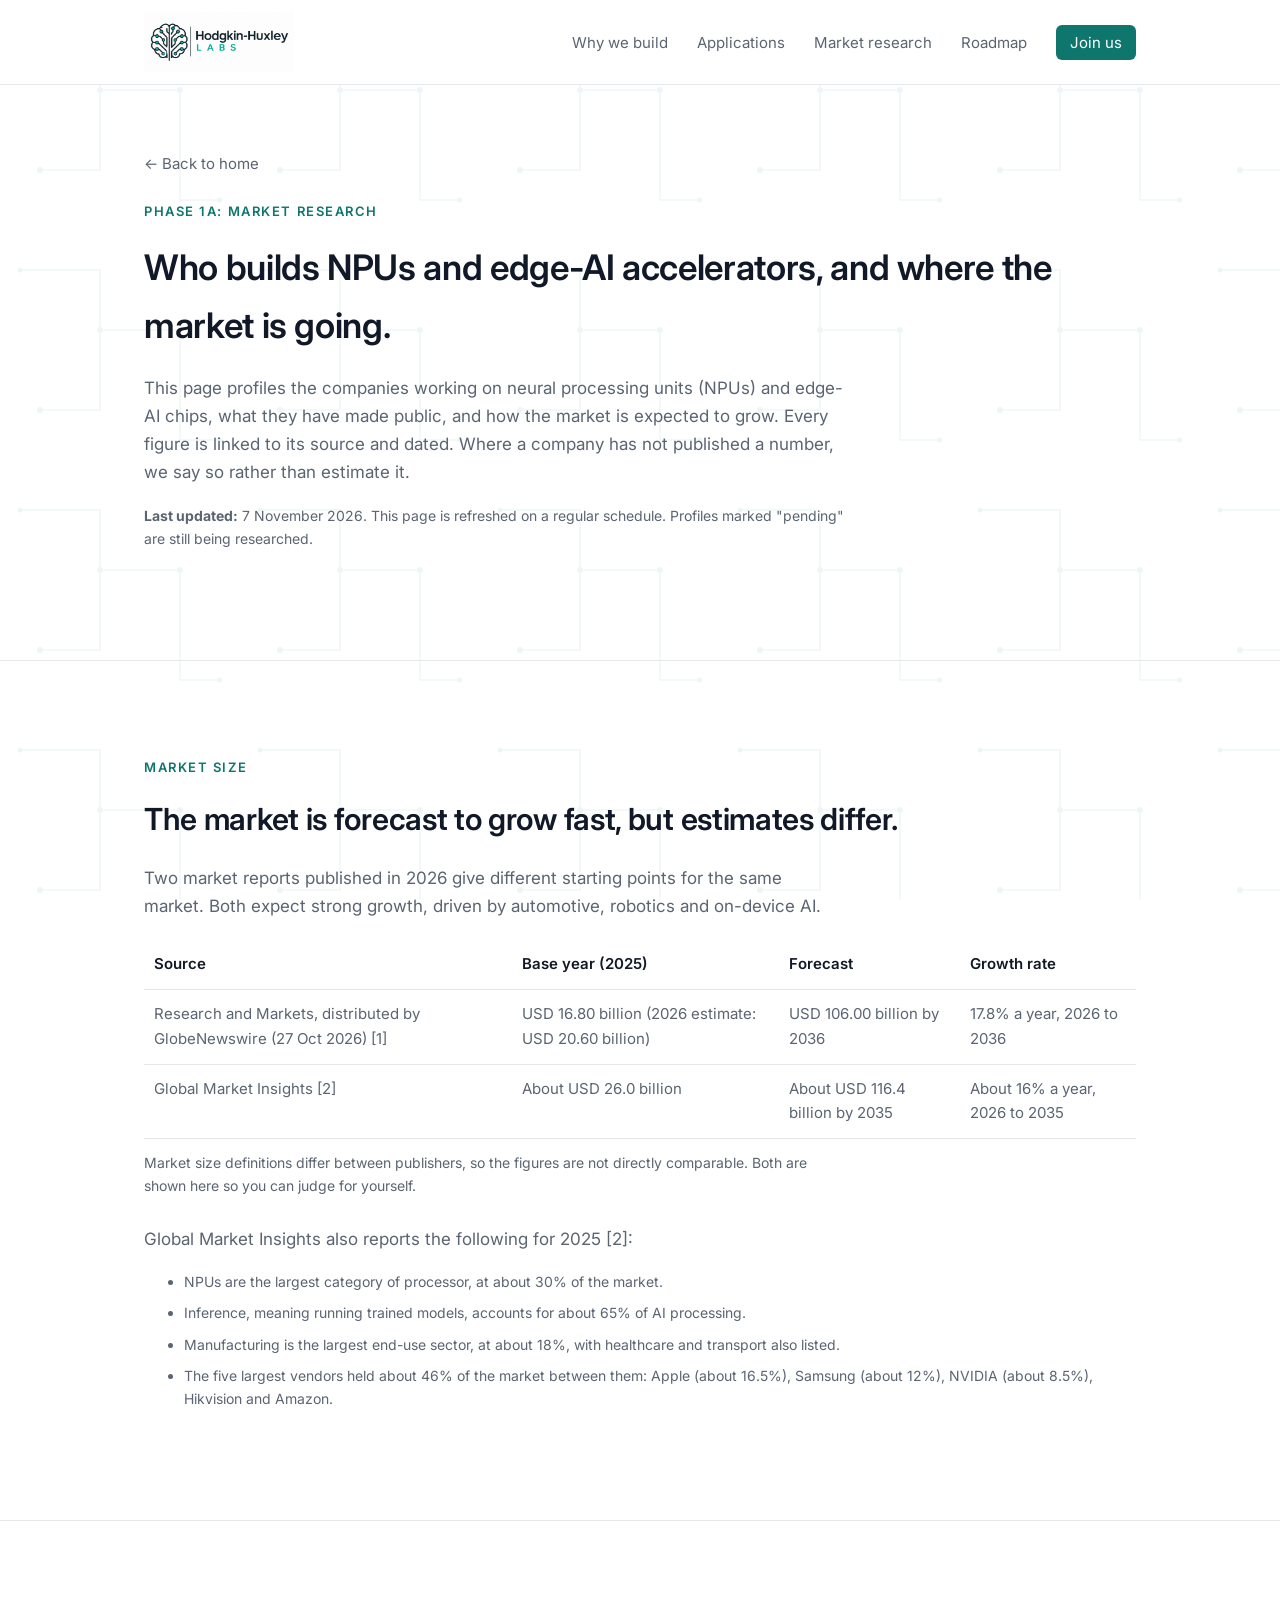
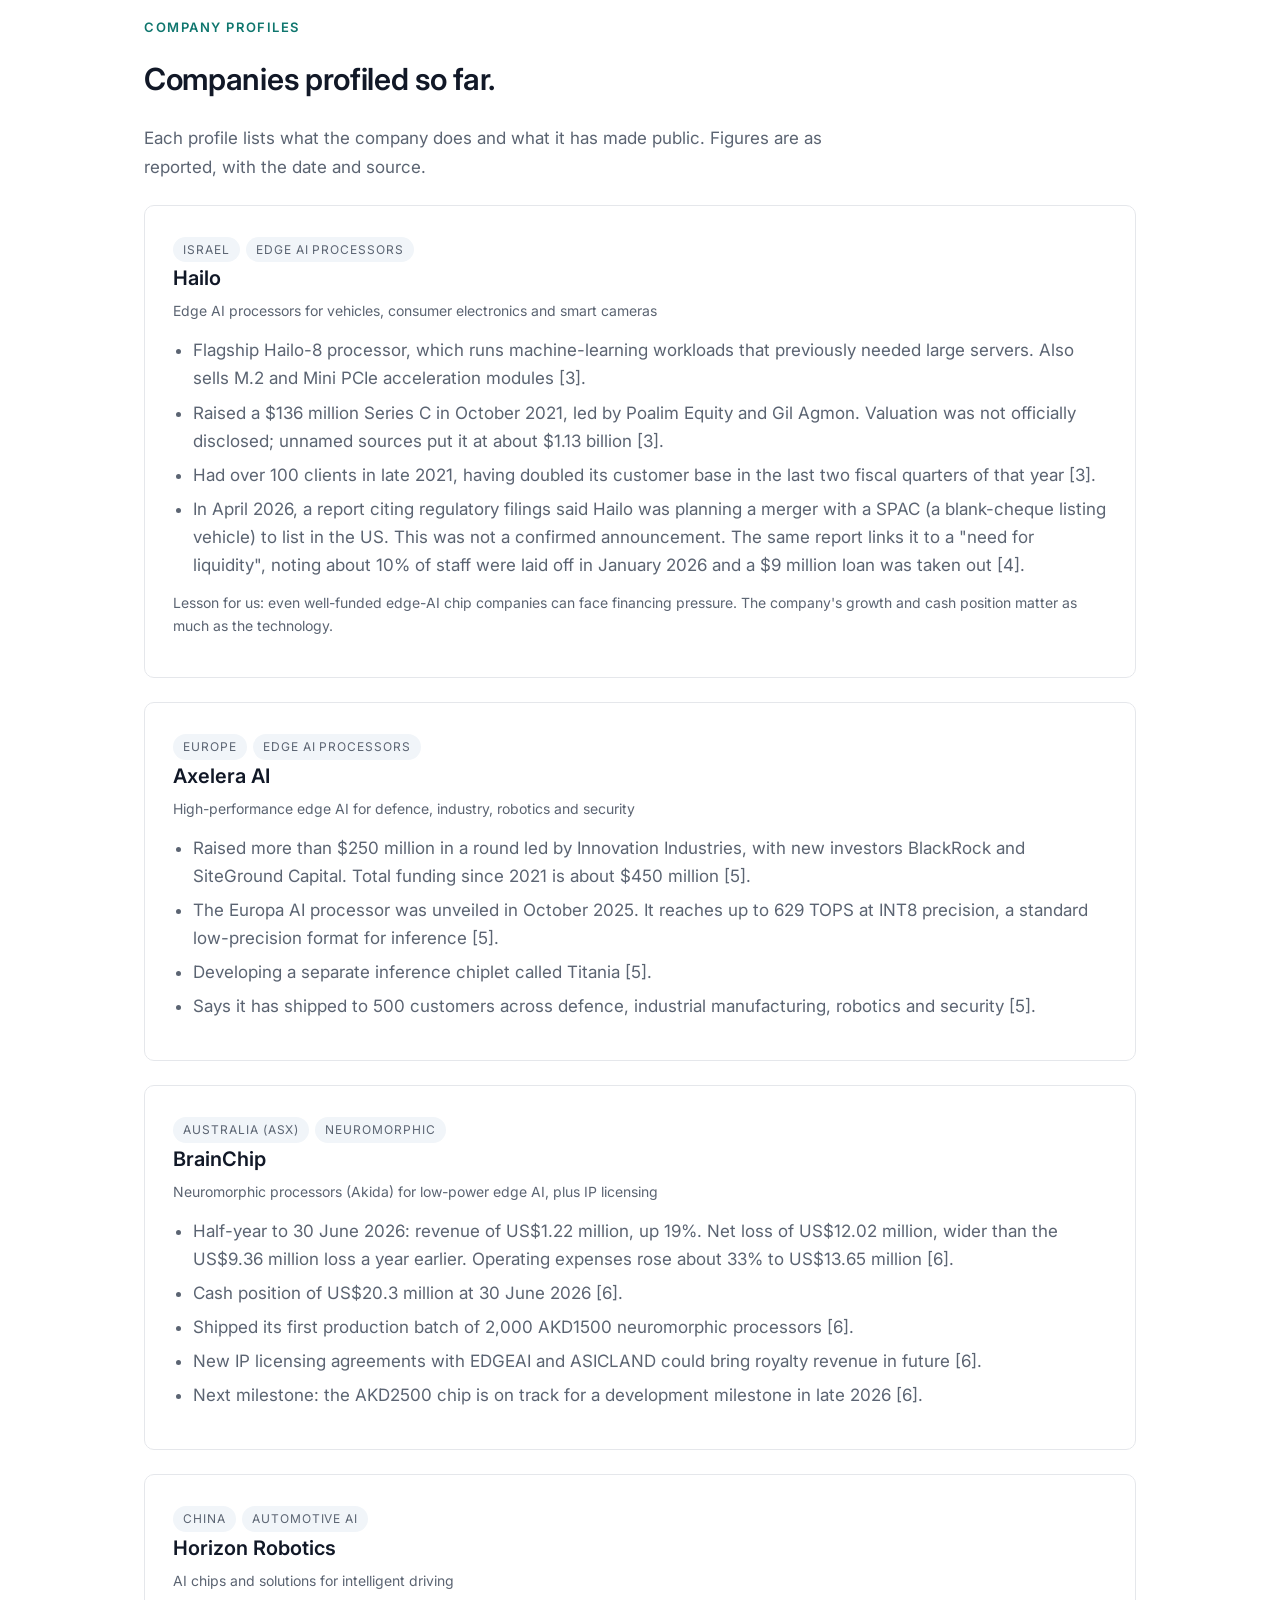
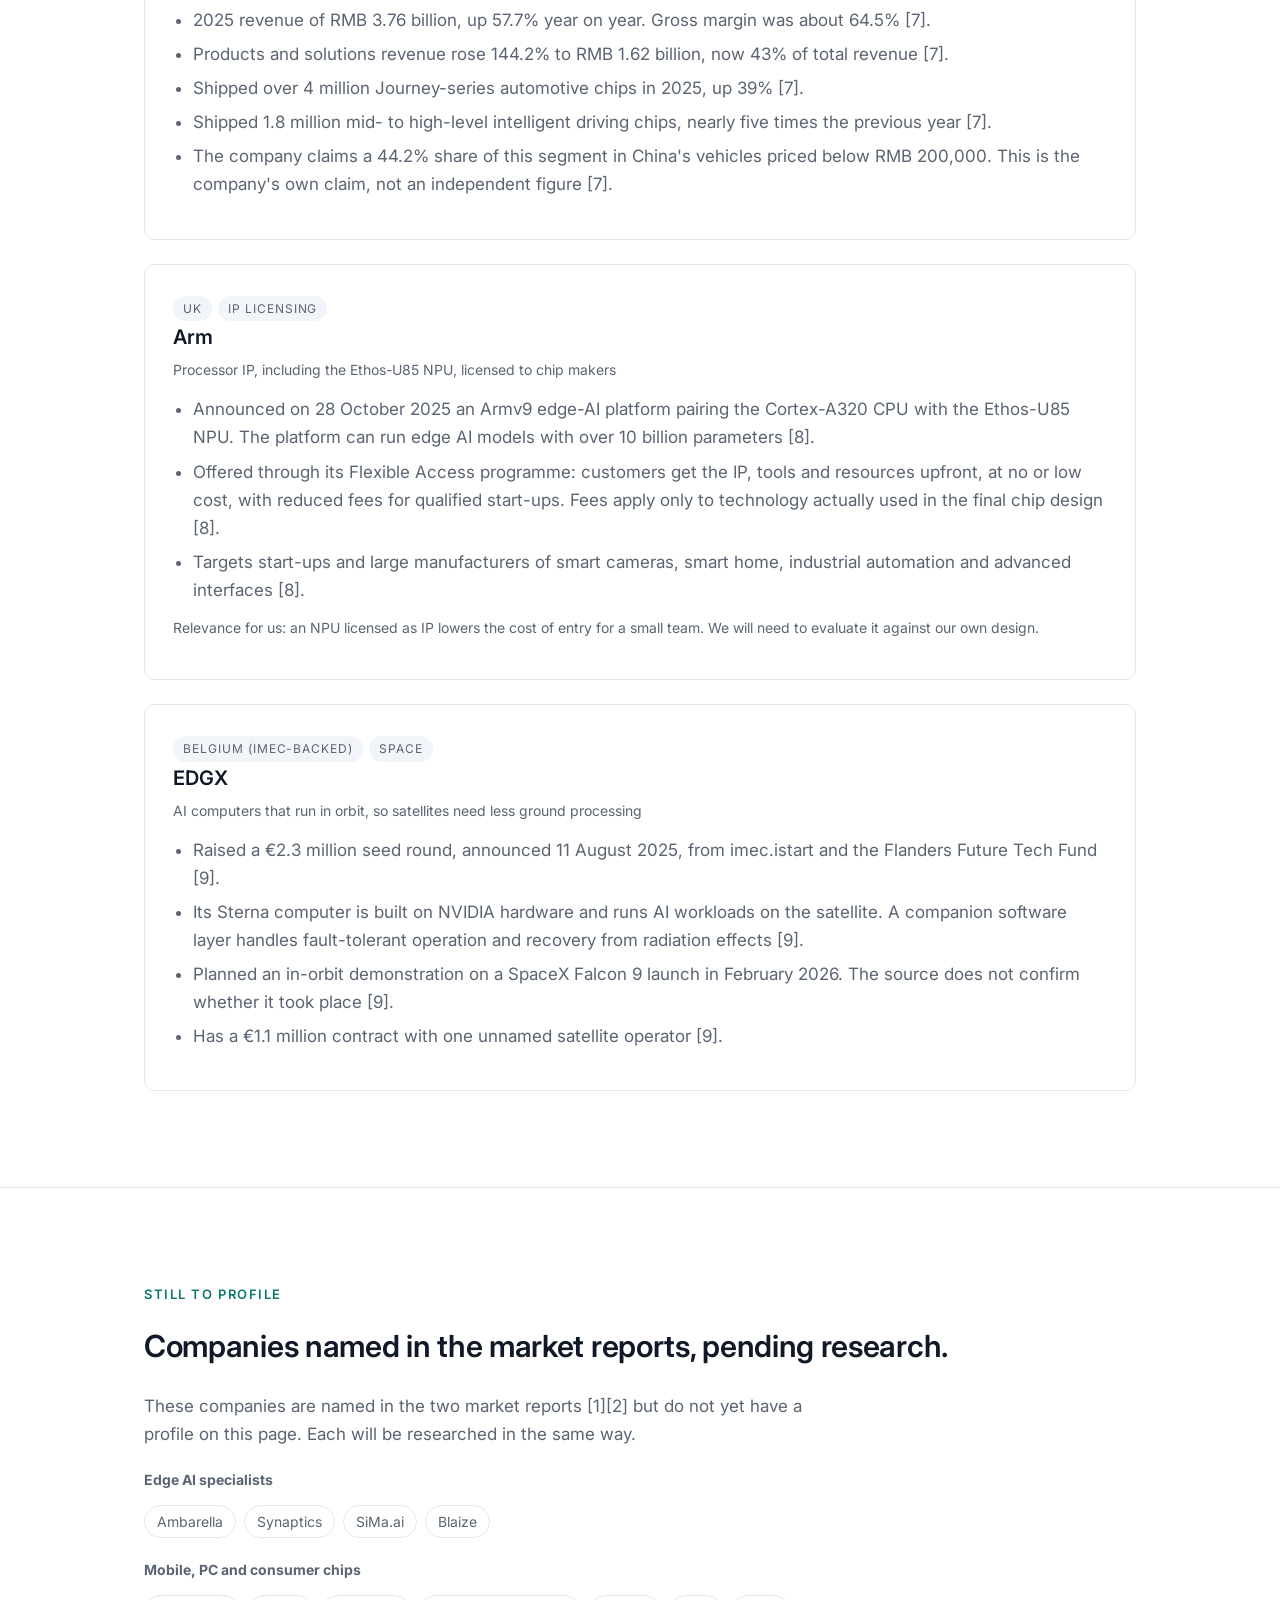
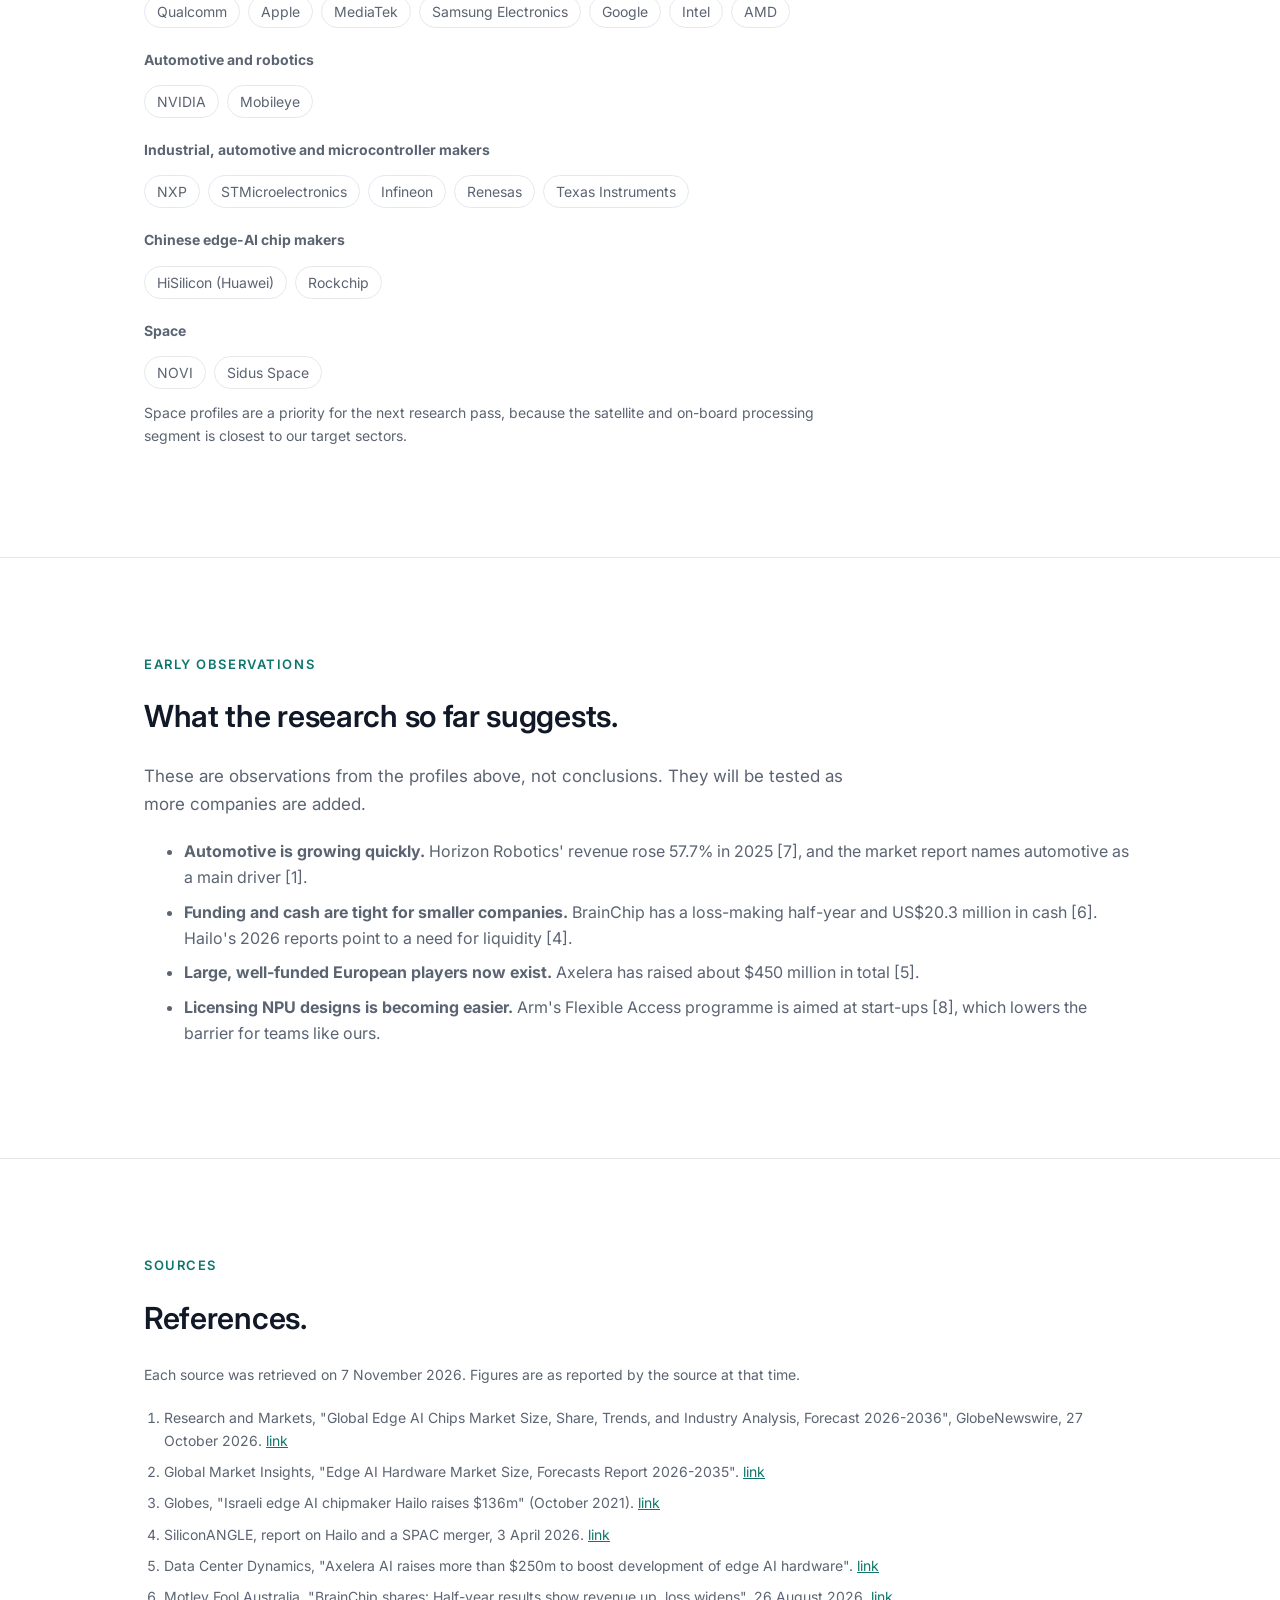
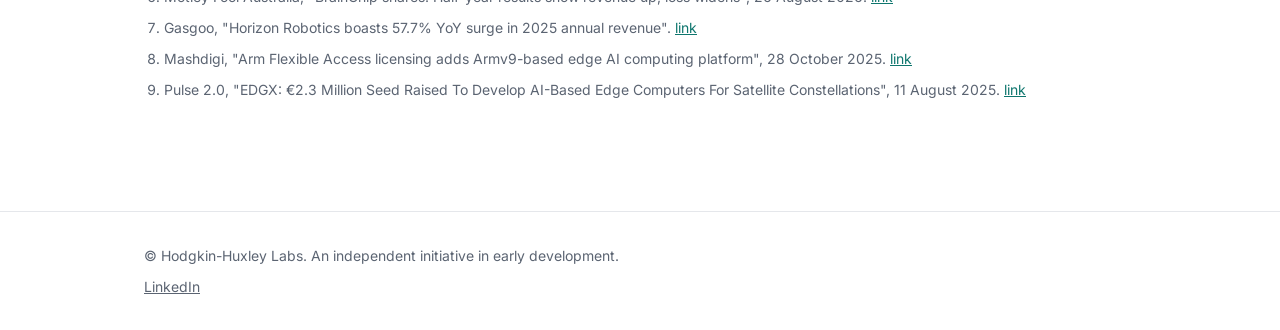
==== market-research.html @ 9ff148bf "Add market research page with company profiles and sourced figures Separate market-research.html pag" ====
<!doctype html>
<html lang="en">
<head>
  <meta charset="utf-8">
  <meta name="viewport" content="width=device-width, initial-scale=1">
  <title>Market research | Hodgkin-Huxley Labs</title>
  <meta name="description" content="Market research on companies building NPUs and edge-AI accelerators: what they do, what they have made public, and where the market is heading.">
  <link rel="icon" href="logo.png" type="image/png">
  <link rel="preconnect" href="https://fonts.googleapis.com">
  <link rel="preconnect" href="https://fonts.gstatic.com" crossorigin>
  <link href="https://fonts.googleapis.com/css2?family=Inter:wght@400;500;600&display=swap" rel="stylesheet">
  <link rel="stylesheet" href="styles.css">
  <style>
    .co { border: 1px solid var(--rule); border-radius: 10px; padding: 28px; margin-top: 24px; }
    .co h3 { font-size: 1.25rem; font-weight: 600; margin: 0 0 4px; }
    .co .meta { font-size: 14px; color: var(--muted); margin: 0 0 14px; }
    .co p { color: var(--muted); margin: 0 0 12px; }
    .co ul { color: var(--muted); padding-left: 20px; margin: 0 0 12px; }
    .co li { margin-bottom: 6px; }
    .co .facts { font-size: 15px; }
    .tag { display: inline-block; font-size: 12px; text-transform: uppercase; letter-spacing: 0.08em; padding: 3px 10px; border-radius: 999px; background: #f1f5f9; color: var(--muted); margin-right: 6px; }
    table.compare { width: 100%; border-collapse: collapse; font-size: 15px; margin-top: 20px; }
    table.compare th, table.compare td { text-align: left; padding: 12px 10px; border-bottom: 1px solid var(--rule); vertical-align: top; }
    table.compare th { font-weight: 600; color: var(--ink); }
    table.compare td { color: var(--muted); }
    .note { font-size: 14px; color: var(--muted); margin-top: 12px; }
    .refs { font-size: 14px; color: var(--muted); }
    .refs li { margin-bottom: 8px; word-break: break-word; }
    .refs a { color: var(--accent); }
    .co a, .note a { color: var(--accent); }
    .pill-list { display: flex; flex-wrap: wrap; gap: 8px; margin: 12px 0 0; padding: 0; list-style: none; }
    .pill-list li { font-size: 14px; color: var(--muted); border: 1px solid var(--rule); border-radius: 999px; padding: 4px 12px; margin: 0; }
    @media (max-width: 640px) { table.compare { font-size: 14px; } }
  </style>
</head>
<body>

  <div class="bg-tech" aria-hidden="true"></div>

  <header class="site">
    <div class="wrap">
      <a class="brand" href="index.html">
        <img src="logo.png" alt="Hodgkin-Huxley Labs">
      </a>
      <nav>
        <a href="index.html#why">Why we build</a>
        <a href="index.html#applications">Applications</a>
        <a href="market-research.html" aria-current="page">Market research</a>
        <a href="roadmap.html">Roadmap</a>
        <a href="index.html#join" class="cta">Join us</a>
      </nav>
    </div>
  </header>

  <main>

    <section class="block" style="border-top:none; padding-top:64px;">
      <div class="wrap">
        <a class="back-link" href="index.html">&larr; Back to home</a>
        <div class="eyebrow">Phase 1a: market research</div>
        <h2 style="font-size:2.2rem;">Who builds NPUs and edge-AI accelerators, and where the market is going.</h2>
        <p>This page profiles the companies working on neural processing units (NPUs) and edge-AI chips, what they have made public, and how the market is expected to grow. Every figure is linked to its source and dated. Where a company has not published a number, we say so rather than estimate it.</p>
        <p class="note"><strong>Last updated:</strong> 7 November 2026. This page is refreshed on a regular schedule. Profiles marked "pending" are still being researched.</p>
      </div>
    </section>

    <section class="block">
      <div class="wrap">
        <div class="eyebrow">Market size</div>
        <h2>The market is forecast to grow fast, but estimates differ.</h2>
        <p>Two market reports published in 2026 give different starting points for the same market. Both expect strong growth, driven by automotive, robotics and on-device AI.</p>

        <table class="compare">
          <thead>
            <tr><th>Source</th><th>Base year (2025)</th><th>Forecast</th><th>Growth rate</th></tr>
          </thead>
          <tbody>
            <tr>
              <td>Research and Markets, distributed by GlobeNewswire (27 Oct 2026) [1]</td>
              <td>USD 16.80 billion (2026 estimate: USD 20.60 billion)</td>
              <td>USD 106.00 billion by 2036</td>
              <td>17.8% a year, 2026 to 2036</td>
            </tr>
            <tr>
              <td>Global Market Insights [2]</td>
              <td>About USD 26.0 billion</td>
              <td>About USD 116.4 billion by 2035</td>
              <td>About 16% a year, 2026 to 2035</td>
            </tr>
          </tbody>
        </table>

        <p class="note">Market size definitions differ between publishers, so the figures are not directly comparable. Both are shown here so you can judge for yourself.</p>

        <p style="margin-top:28px;">Global Market Insights also reports the following for 2025 [2]:</p>
        <ul class="refs" style="margin-top:8px;">
          <li>NPUs are the largest category of processor, at about 30% of the market.</li>
          <li>Inference, meaning running trained models, accounts for about 65% of AI processing.</li>
          <li>Manufacturing is the largest end-use sector, at about 18%, with healthcare and transport also listed.</li>
          <li>The five largest vendors held about 46% of the market between them: Apple (about 16.5%), Samsung (about 12%), NVIDIA (about 8.5%), Hikvision and Amazon.</li>
        </ul>
      </div>
    </section>

    <section class="block">
      <div class="wrap">
        <div class="eyebrow">Company profiles</div>
        <h2>Companies profiled so far.</h2>
        <p>Each profile lists what the company does and what it has made public. Figures are as reported, with the date and source.</p>

        <!-- Hailo -->
        <article class="co">
          <span class="tag">Israel</span><span class="tag">Edge AI processors</span>
          <h3>Hailo</h3>
          <p class="meta">Edge AI processors for vehicles, consumer electronics and smart cameras</p>
          <ul>
            <li>Flagship Hailo-8 processor, which runs machine-learning workloads that previously needed large servers. Also sells M.2 and Mini PCIe acceleration modules [3].</li>
            <li>Raised a $136 million Series C in October 2021, led by Poalim Equity and Gil Agmon. Valuation was not officially disclosed; unnamed sources put it at about $1.13 billion [3].</li>
            <li>Had over 100 clients in late 2021, having doubled its customer base in the last two fiscal quarters of that year [3].</li>
            <li>In April 2026, a report citing regulatory filings said Hailo was planning a merger with a SPAC (a blank-cheque listing vehicle) to list in the US. This was not a confirmed announcement. The same report links it to a "need for liquidity", noting about 10% of staff were laid off in January 2026 and a $9 million loan was taken out [4].</li>
          </ul>
          <p class="note">Lesson for us: even well-funded edge-AI chip companies can face financing pressure. The company's growth and cash position matter as much as the technology.</p>
        </article>

        <!-- Axelera -->
        <article class="co">
          <span class="tag">Europe</span><span class="tag">Edge AI processors</span>
          <h3>Axelera AI</h3>
          <p class="meta">High-performance edge AI for defence, industry, robotics and security</p>
          <ul>
            <li>Raised more than $250 million in a round led by Innovation Industries, with new investors BlackRock and SiteGround Capital. Total funding since 2021 is about $450 million [5].</li>
            <li>The Europa AI processor was unveiled in October 2025. It reaches up to 629 TOPS at INT8 precision, a standard low-precision format for inference [5].</li>
            <li>Developing a separate inference chiplet called Titania [5].</li>
            <li>Says it has shipped to 500 customers across defence, industrial manufacturing, robotics and security [5].</li>
          </ul>
        </article>

        <!-- BrainChip -->
        <article class="co">
          <span class="tag">Australia (ASX)</span><span class="tag">Neuromorphic</span>
          <h3>BrainChip</h3>
          <p class="meta">Neuromorphic processors (Akida) for low-power edge AI, plus IP licensing</p>
          <ul>
            <li>Half-year to 30 June 2026: revenue of US$1.22 million, up 19%. Net loss of US$12.02 million, wider than the US$9.36 million loss a year earlier. Operating expenses rose about 33% to US$13.65 million [6].</li>
            <li>Cash position of US$20.3 million at 30 June 2026 [6].</li>
            <li>Shipped its first production batch of 2,000 AKD1500 neuromorphic processors [6].</li>
            <li>New IP licensing agreements with EDGEAI and ASICLAND could bring royalty revenue in future [6].</li>
            <li>Next milestone: the AKD2500 chip is on track for a development milestone in late 2026 [6].</li>
          </ul>
        </article>

        <!-- Horizon Robotics -->
        <article class="co">
          <span class="tag">China</span><span class="tag">Automotive AI</span>
          <h3>Horizon Robotics</h3>
          <p class="meta">AI chips and solutions for intelligent driving</p>
          <ul>
            <li>2025 revenue of RMB 3.76 billion, up 57.7% year on year. Gross margin was about 64.5% [7].</li>
            <li>Products and solutions revenue rose 144.2% to RMB 1.62 billion, now 43% of total revenue [7].</li>
            <li>Shipped over 4 million Journey-series automotive chips in 2025, up 39% [7].</li>
            <li>Shipped 1.8 million mid- to high-level intelligent driving chips, nearly five times the previous year [7].</li>
            <li>The company claims a 44.2% share of this segment in China's vehicles priced below RMB 200,000. This is the company's own claim, not an independent figure [7].</li>
          </ul>
        </article>

        <!-- Arm -->
        <article class="co">
          <span class="tag">UK</span><span class="tag">IP licensing</span>
          <h3>Arm</h3>
          <p class="meta">Processor IP, including the Ethos-U85 NPU, licensed to chip makers</p>
          <ul>
            <li>Announced on 28 October 2025 an Armv9 edge-AI platform pairing the Cortex-A320 CPU with the Ethos-U85 NPU. The platform can run edge AI models with over 10 billion parameters [8].</li>
            <li>Offered through its Flexible Access programme: customers get the IP, tools and resources upfront, at no or low cost, with reduced fees for qualified start-ups. Fees apply only to technology actually used in the final chip design [8].</li>
            <li>Targets start-ups and large manufacturers of smart cameras, smart home, industrial automation and advanced interfaces [8].</li>
          </ul>
          <p class="note">Relevance for us: an NPU licensed as IP lowers the cost of entry for a small team. We will need to evaluate it against our own design.</p>
        </article>

        <!-- EDGX -->
        <article class="co">
          <span class="tag">Belgium (imec-backed)</span><span class="tag">Space</span>
          <h3>EDGX</h3>
          <p class="meta">AI computers that run in orbit, so satellites need less ground processing</p>
          <ul>
            <li>Raised a €2.3 million seed round, announced 11 August 2025, from imec.istart and the Flanders Future Tech Fund [9].</li>
            <li>Its Sterna computer is built on NVIDIA hardware and runs AI workloads on the satellite. A companion software layer handles fault-tolerant operation and recovery from radiation effects [9].</li>
            <li>Planned an in-orbit demonstration on a SpaceX Falcon 9 launch in February 2026. The source does not confirm whether it took place [9].</li>
            <li>Has a €1.1 million contract with one unnamed satellite operator [9].</li>
          </ul>
        </article>

      </div>
    </section>

    <section class="block">
      <div class="wrap">
        <div class="eyebrow">Still to profile</div>
        <h2>Companies named in the market reports, pending research.</h2>
        <p>These companies are named in the two market reports [1][2] but do not yet have a profile on this page. Each will be researched in the same way.</p>

        <p class="note" style="margin-top:20px;"><strong>Edge AI specialists</strong></p>
        <ul class="pill-list">
          <li>Ambarella</li><li>Synaptics</li><li>SiMa.ai</li><li>Blaize</li>
        </ul>

        <p class="note" style="margin-top:20px;"><strong>Mobile, PC and consumer chips</strong></p>
        <ul class="pill-list">
          <li>Qualcomm</li><li>Apple</li><li>MediaTek</li><li>Samsung Electronics</li><li>Google</li><li>Intel</li><li>AMD</li>
        </ul>

        <p class="note" style="margin-top:20px;"><strong>Automotive and robotics</strong></p>
        <ul class="pill-list">
          <li>NVIDIA</li><li>Mobileye</li>
        </ul>

        <p class="note" style="margin-top:20px;"><strong>Industrial, automotive and microcontroller makers</strong></p>
        <ul class="pill-list">
          <li>NXP</li><li>STMicroelectronics</li><li>Infineon</li><li>Renesas</li><li>Texas Instruments</li>
        </ul>

        <p class="note" style="margin-top:20px;"><strong>Chinese edge-AI chip makers</strong></p>
        <ul class="pill-list">
          <li>HiSilicon (Huawei)</li><li>Rockchip</li>
        </ul>

        <p class="note" style="margin-top:20px;"><strong>Space</strong></p>
        <ul class="pill-list">
          <li>NOVI</li><li>Sidus Space</li>
        </ul>
        <p class="note">Space profiles are a priority for the next research pass, because the satellite and on-board processing segment is closest to our target sectors.</p>
      </div>
    </section>

    <section class="block">
      <div class="wrap">
        <div class="eyebrow">Early observations</div>
        <h2>What the research so far suggests.</h2>
        <p>These are observations from the profiles above, not conclusions. They will be tested as more companies are added.</p>
        <ul class="refs" style="margin-top:20px; font-size:16px;">
          <li><strong>Automotive is growing quickly.</strong> Horizon Robotics' revenue rose 57.7% in 2025 [7], and the market report names automotive as a main driver [1].</li>
          <li><strong>Funding and cash are tight for smaller companies.</strong> BrainChip has a loss-making half-year and US$20.3 million in cash [6]. Hailo's 2026 reports point to a need for liquidity [4].</li>
          <li><strong>Large, well-funded European players now exist.</strong> Axelera has raised about $450 million in total [5].</li>
          <li><strong>Licensing NPU designs is becoming easier.</strong> Arm's Flexible Access programme is aimed at start-ups [8], which lowers the barrier for teams like ours.</li>
        </ul>
      </div>
    </section>

    <section class="block">
      <div class="wrap">
        <div class="eyebrow">Sources</div>
        <h2>References.</h2>
        <p class="note">Each source was retrieved on 7 November 2026. Figures are as reported by the source at that time.</p>
        <ol class="refs" style="margin-top:20px; padding-left:20px;">
          <li>Research and Markets, "Global Edge AI Chips Market Size, Share, Trends, and Industry Analysis, Forecast 2026-2036", GlobeNewswire, 27 October 2026. <a href="https://www.globenewswire.com/news-release/2026/10/27/3389461/28124/en/global-edge-ai-chips-market-size-share-trends-and-industry-analysis-forecast-2026-2036-generative-ai-automotive-and-robotics-fuel-a-usd-106-billion-opportunity.html" target="_blank" rel="noopener">link</a></li>
          <li>Global Market Insights, "Edge AI Hardware Market Size, Forecasts Report 2026-2035". <a href="https://www.gminsights.com/industry-analysis/edge-ai-hardware-market" target="_blank" rel="noopener">link</a></li>
          <li>Globes, "Israeli edge AI chipmaker Hailo raises $136m" (October 2021). <a href="https://en.globes.co.il/en/article-israeli-edge-ai-chipmaker-hailo-raises-136m-1001387010" target="_blank" rel="noopener">link</a></li>
          <li>SiliconANGLE, report on Hailo and a SPAC merger, 3 April 2026. <a href="https://siliconangle.com/?p=737320" target="_blank" rel="noopener">link</a></li>
          <li>Data Center Dynamics, "Axelera AI raises more than $250m to boost development of edge AI hardware". <a href="https://www.datacenterdynamics.com/en/news/axelera-ai-raises-more-than-250m-to-boost-development-of-edge-ai-hardware/" target="_blank" rel="noopener">link</a></li>
          <li>Motley Fool Australia, "BrainChip shares: Half-year results show revenue up, loss widens", 26 August 2026. <a href="https://www.fool.com.au/2026/08/26/brainchip-shares-half-year-results-show-revenue-up-loss-widens/" target="_blank" rel="noopener">link</a></li>
          <li>Gasgoo, "Horizon Robotics boasts 57.7% YoY surge in 2025 annual revenue". <a href="https://autonews.gasgoo.com/articles/icv/horizon-robotics-boasts-577-yoy-surge-in-2025-annual-revenue-2034605818467483649" target="_blank" rel="noopener">link</a></li>
          <li>Mashdigi, "Arm Flexible Access licensing adds Armv9-based edge AI computing platform", 28 October 2025. <a href="https://en.mashdigi.com/arm-flexible-access-licensing-adds-armv9-based-edge-ai-computing-platform-to-lower-barriers-to-adoption-of-advanced-ai-technologies/" target="_blank" rel="noopener">link</a></li>
          <li>Pulse 2.0, "EDGX: €2.3 Million Seed Raised To Develop AI-Based Edge Computers For Satellite Constellations", 11 August 2025. <a href="https://pulse2.com/edgx-e2-3-million-seed-raised-to-develop-ai-based-edge-computers-for-satellite-constellations/amp/" target="_blank" rel="noopener">link</a></li>
        </ol>
      </div>
    </section>

  </main>

  <footer class="site">
    <div class="wrap">
      <p style="margin:0 0 8px;">&copy; Hodgkin-Huxley Labs. An independent initiative in early development.</p>
      <p style="margin:0;"><a href="https://www.linkedin.com/company/hodgkin-huxley/home/?viewAsMember=true" target="_blank" rel="noopener">LinkedIn</a></p>
    </div>
  </footer>

</body>
</html>
---- styles.css ----
:root {
  --ink: #111827;
  --muted: #5b6472;
  --accent: #0f766e;
  --bg: #ffffff;
  --rule: #e5e7eb;
  --max: 1040px;
}

* { box-sizing: border-box; }

html { scroll-behavior: smooth; }

body {
  margin: 0;
  font-family: "Inter", system-ui, -apple-system, "Segoe UI", sans-serif;
  color: var(--ink);
  background: var(--bg);
  line-height: 1.65;
  font-size: 17px;
}

/* Faint animated circuit background (very low opacity, behind content) */
.bg-tech {
  position: fixed;
  inset: 0;
  z-index: -1;
  pointer-events: none;
  opacity: 0.07;
  background-image: url("data:image/svg+xml;utf8,<svg xmlns='http://www.w3.org/2000/svg' width='240' height='240'><g fill='none' stroke='%230f766e' stroke-width='1.5'><path d='M20 30H100V90H180M100 90V170H40M180 90V200H220'/></g><g fill='%230f766e'><circle cx='100' cy='90' r='3'/><circle cx='40' cy='170' r='3'/><circle cx='180' cy='90' r='3'/><circle cx='20' cy='30' r='2.5'/><circle cx='220' cy='200' r='2.5'/></g></svg>");
  background-size: 240px 240px;
  animation: drift 90s linear infinite;
}

@keyframes drift {
  from { background-position: 0 0; }
  to   { background-position: 240px 240px; }
}

.wrap {
  max-width: var(--max);
  margin: 0 auto;
  padding: 0 24px;
}

header.site {
  border-bottom: 1px solid var(--rule);
  position: sticky;
  top: 0;
  background: rgba(255, 255, 255, 0.96);
  backdrop-filter: blur(6px);
  z-index: 10;
}

header.site .wrap {
  display: flex;
  align-items: center;
  justify-content: space-between;
  height: 84px;
}

.brand { display: flex; align-items: center; }
.brand img { height: 60px; width: auto; display: block; }

nav a {
  color: var(--muted);
  text-decoration: none;
  margin-left: 24px;
  font-size: 15px;
}

nav a:hover { color: var(--ink); }
nav a.cta {
  color: #fff;
  background: var(--accent);
  padding: 8px 14px;
  border-radius: 6px;
}
nav a.cta:hover { color: #fff; opacity: 0.9; }

.hero {
  min-height: calc(100vh - 84px);
  display: flex;
  align-items: center;
  padding: 80px 0;
}

.hero h1 {
  font-size: clamp(2rem, 4.5vw, 3.2rem);
  line-height: 1.15;
  font-weight: 600;
  letter-spacing: -0.02em;
  margin: 0 0 24px;
  max-width: 820px;
}

.hero p {
  font-size: 1.15rem;
  color: var(--muted);
  max-width: 680px;
  margin: 0 0 32px;
}

.hero .actions a {
  display: inline-block;
  margin-right: 12px;
  padding: 12px 20px;
  border-radius: 6px;
  text-decoration: none;
  font-size: 15px;
  font-weight: 500;
  border: 1px solid var(--ink);
  color: var(--ink);
}
.hero .actions a.primary { background: var(--ink); color: #fff; }

.eyebrow {
  font-size: 13px;
  text-transform: uppercase;
  letter-spacing: 0.12em;
  color: var(--accent);
  font-weight: 600;
  margin-bottom: 16px;
}

section.block {
  padding: 96px 0;
  border-top: 1px solid var(--rule);
}

section.block h2 {
  font-size: 1.9rem;
  font-weight: 600;
  letter-spacing: -0.01em;
  margin: 0 0 20px;
}

section.block > .wrap > p {
  color: var(--muted);
  max-width: 700px;
}

.points {
  display: grid;
  grid-template-columns: repeat(auto-fit, minmax(240px, 1fr));
  gap: 32px;
  margin-top: 40px;
}

.points h3 {
  font-size: 1.05rem;
  font-weight: 600;
  margin: 0 0 8px;
}

.points p {
  margin: 0;
  color: var(--muted);
  font-size: 15px;
}

/* Application cards (scroll reveal) */
.apps {
  display: grid;
  gap: 56px;
  margin-top: 48px;
}

.app {
  display: grid;
  grid-template-columns: 1.1fr 1fr;
  gap: 40px;
  align-items: center;
}

.app:nth-child(even) .app-img { order: 2; }

.app-img img {
  width: 100%;
  height: auto;
  border: 1px solid var(--rule);
  border-radius: 10px;
  display: block;
}

.app h3 {
  font-size: 1.4rem;
  font-weight: 600;
  margin: 0 0 10px;
}

.app p {
  color: var(--muted);
  margin: 0;
}

.reveal {
  opacity: 0;
  transform: translateY(24px);
  transition: opacity 0.8s ease, transform 0.8s ease;
}
.reveal.in {
  opacity: 1;
  transform: none;
}

/* Funding counters */
.funding-grid {
  display: grid;
  grid-template-columns: repeat(auto-fit, minmax(240px, 1fr));
  gap: 24px;
  margin-top: 32px;
}

.stat {
  border: 1px solid var(--rule);
  border-radius: 10px;
  padding: 28px;
}

.stat .label {
  font-size: 14px;
  color: var(--muted);
  margin: 0 0 6px;
}

.stat .value {
  font-size: 2.2rem;
  font-weight: 600;
  margin: 0;
  letter-spacing: -0.02em;
}

.funding-note {
  font-size: 14px;
  color: var(--muted);
  margin-top: 16px;
}

/* Pending / placeholder */
.pending {
  margin-top: 40px;
  padding: 28px;
  border: 1px dashed #cbd5e1;
  border-radius: 8px;
  color: var(--muted);
  font-size: 15px;
}
.pending strong { color: var(--ink); }

/* Join form */
form.join {
  margin-top: 32px;
  display: grid;
  gap: 18px;
  max-width: 560px;
}

form.join label {
  display: grid;
  gap: 6px;
  font-size: 14px;
  font-weight: 500;
}

form.join input,
form.join select,
form.join textarea {
  font: inherit;
  font-size: 15px;
  padding: 11px 12px;
  border: 1px solid #cbd5e1;
  border-radius: 6px;
  background: #fff;
  color: var(--ink);
}

form.join input:focus,
form.join select:focus,
form.join textarea:focus {
  outline: 2px solid var(--accent);
  outline-offset: 1px;
  border-color: var(--accent);
}

form.join button {
  justify-self: start;
  font: inherit;
  font-size: 15px;
  font-weight: 500;
  padding: 12px 22px;
  border: none;
  border-radius: 6px;
  background: var(--ink);
  color: #fff;
  cursor: pointer;
}

form.join .small {
  font-size: 13px;
  color: var(--muted);
  font-weight: 400;
}

/* Roadmap page */
.phase {
  border: 1px solid var(--rule);
  border-radius: 10px;
  padding: 28px;
  margin-top: 24px;
}
.phase .status {
  display: inline-block;
  font-size: 12px;
  text-transform: uppercase;
  letter-spacing: 0.1em;
  padding: 4px 10px;
  border-radius: 999px;
  background: #ecfdf5;
  color: var(--accent);
  font-weight: 600;
  margin-bottom: 12px;
}
.phase.planned .status { background: #f1f5f9; color: var(--muted); }
.phase h3 { font-size: 1.25rem; font-weight: 600; margin: 0 0 8px; }
.phase p { color: var(--muted); margin: 0 0 12px; }
.phase ul { color: var(--muted); padding-left: 20px; margin: 0; }
.phase li { margin-bottom: 8px; }
.phase .label-small { font-weight: 600; color: var(--ink); }

.back-link {
  display: inline-block;
  margin-bottom: 24px;
  color: var(--muted);
  text-decoration: none;
  font-size: 15px;
}
.back-link:hover { color: var(--ink); }

footer.site {
  border-top: 1px solid var(--rule);
  padding: 32px 0;
  color: var(--muted);
  font-size: 14px;
}

footer.site a { color: var(--muted); }

@media (max-width: 760px) {
  .app { grid-template-columns: 1fr; gap: 20px; }
  .app:nth-child(even) .app-img { order: 0; }
  header.site .wrap { height: auto; padding-top: 14px; padding-bottom: 14px; flex-wrap: wrap; gap: 10px; }
  .brand img { height: 48px; }
  nav a { margin-left: 14px; }
  section.block { padding: 64px 0; }
  .hero { min-height: auto; padding: 56px 0; }
}

@media (prefers-reduced-motion: reduce) {
  .bg-tech { animation: none; }
  .reveal { transition: none; opacity: 1; transform: none; }
}
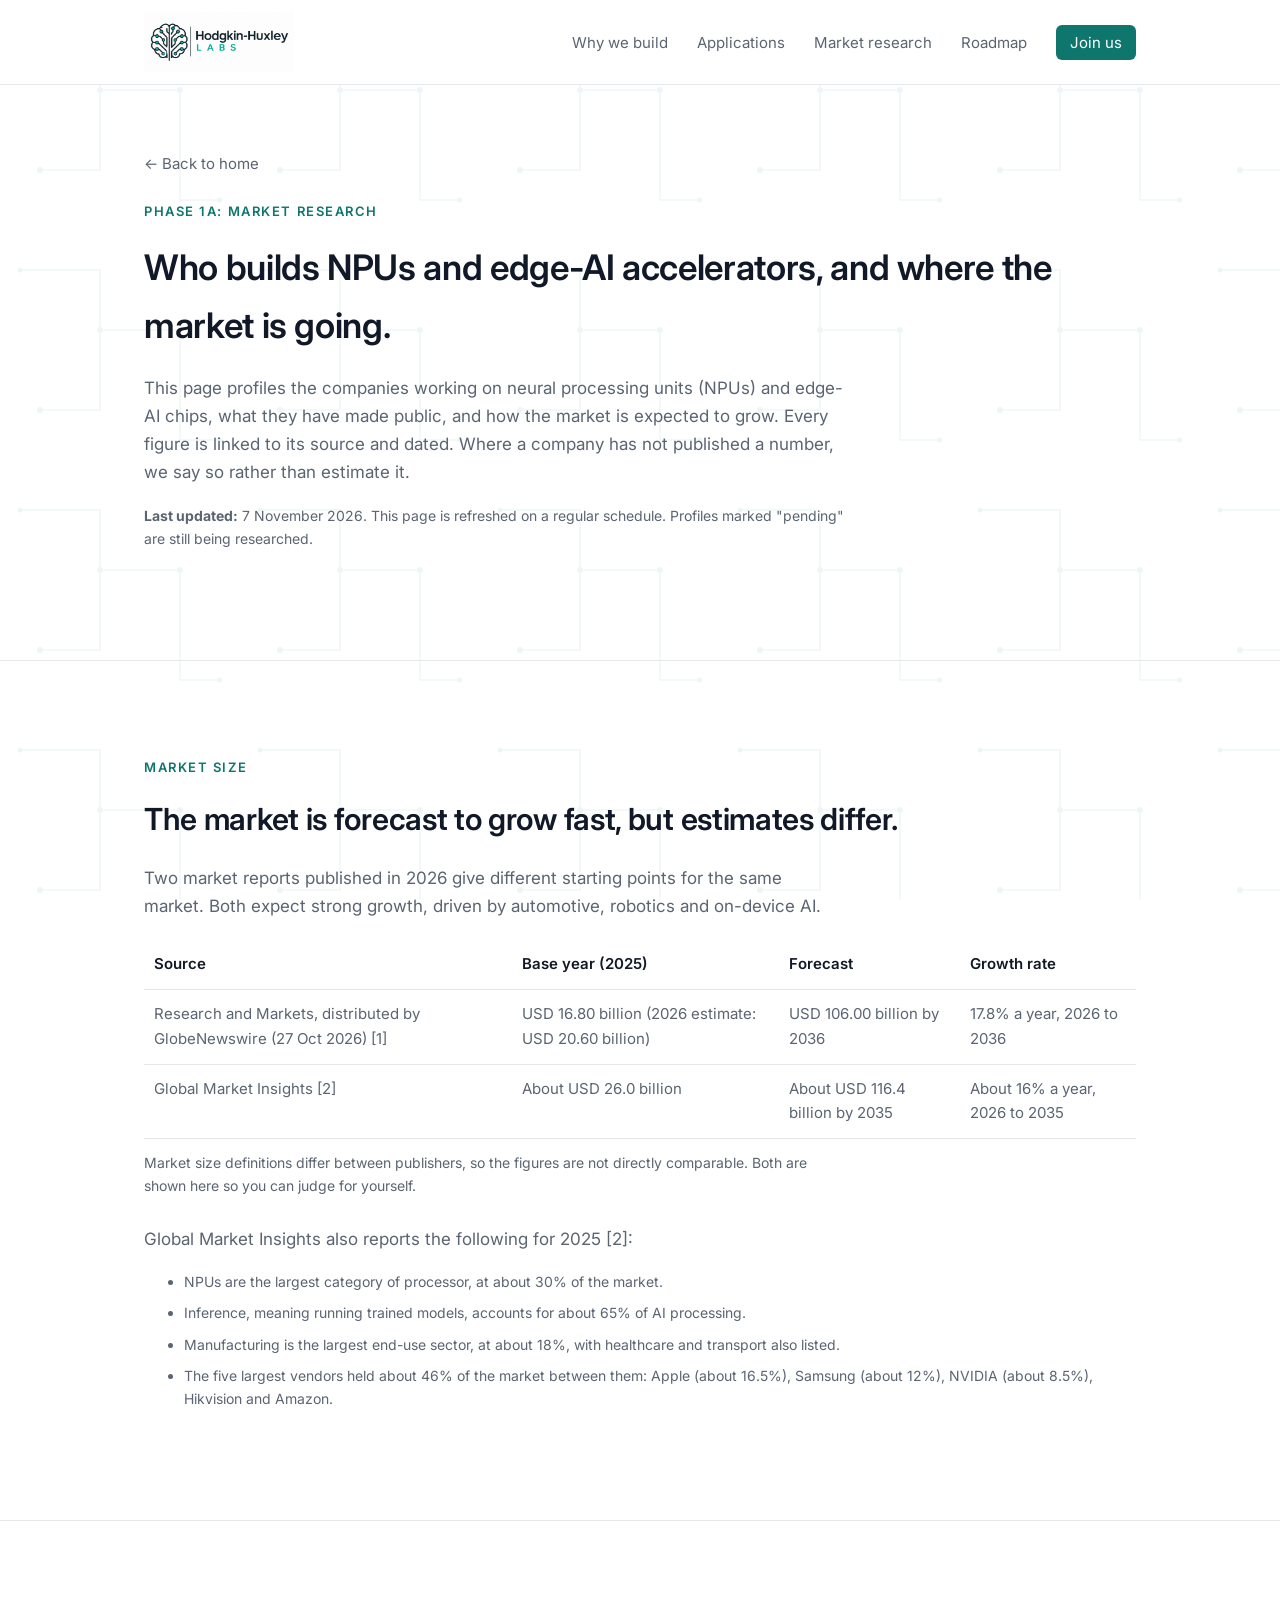
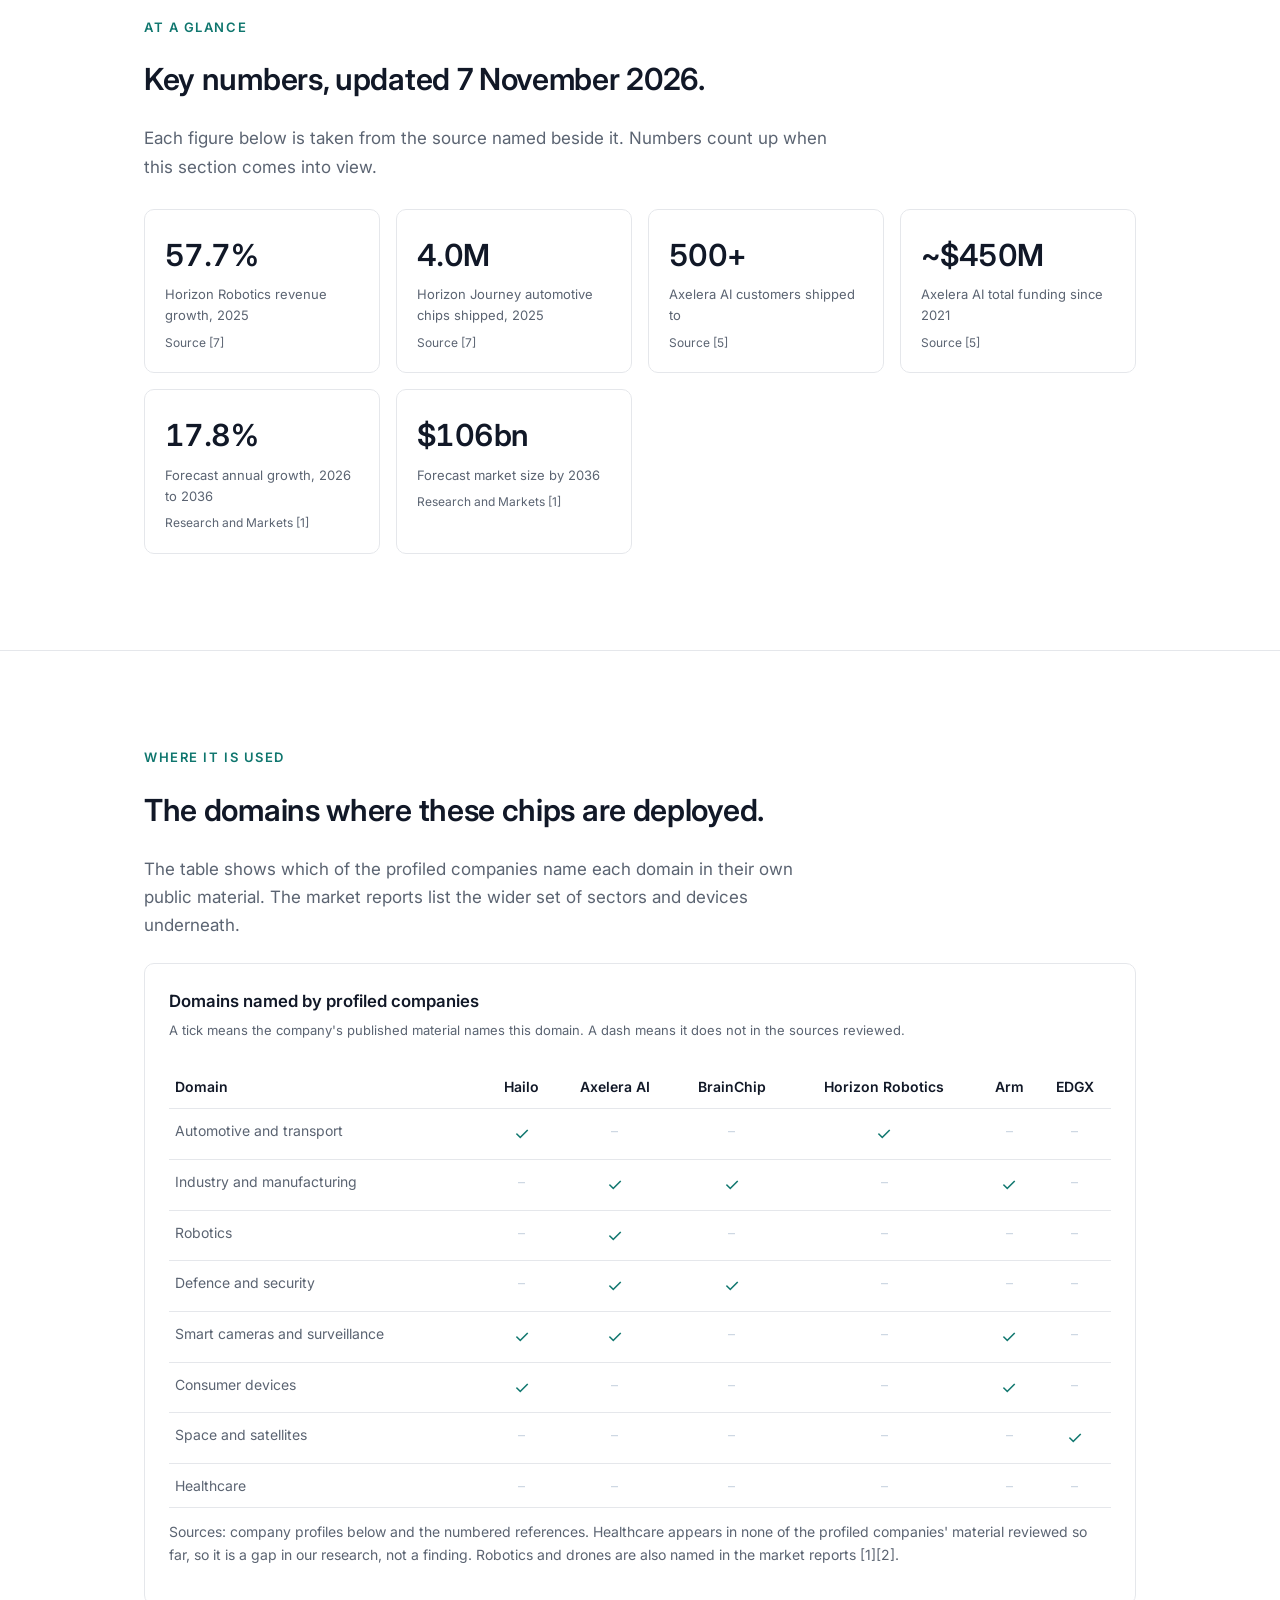
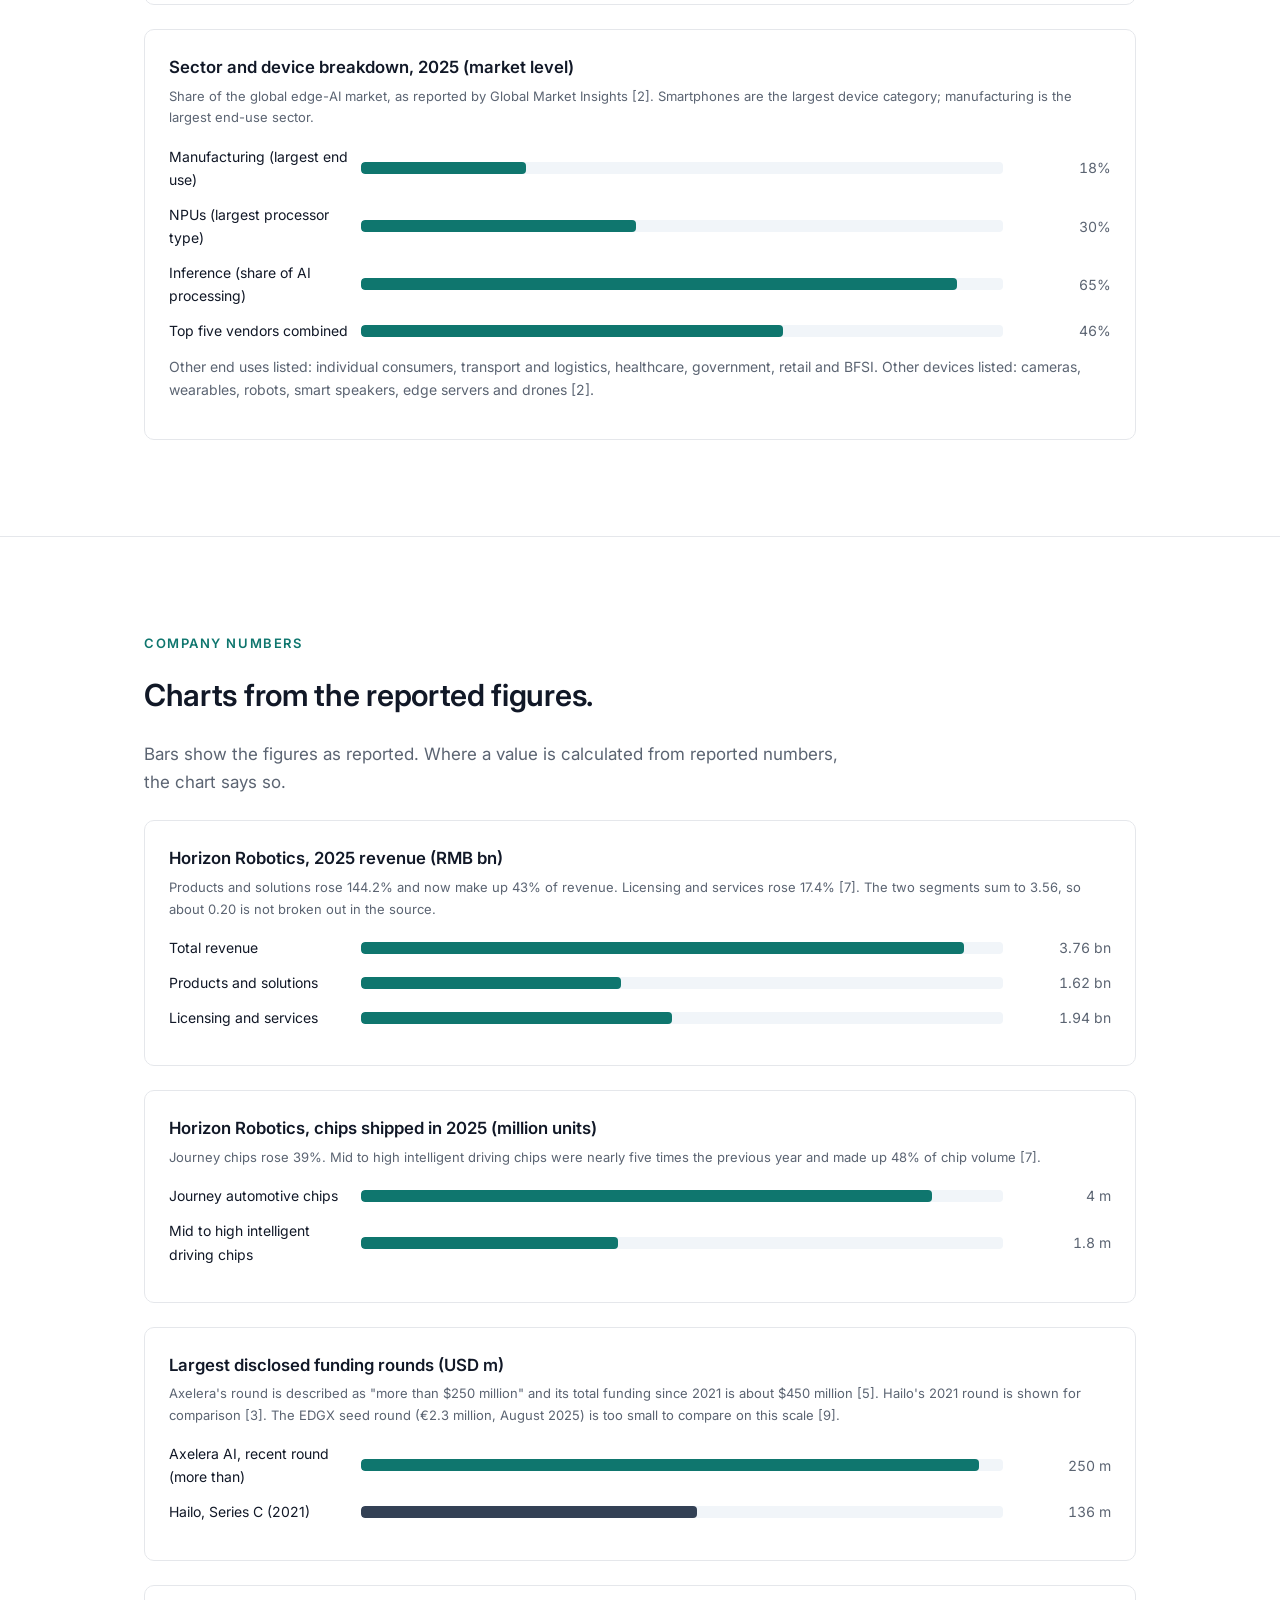
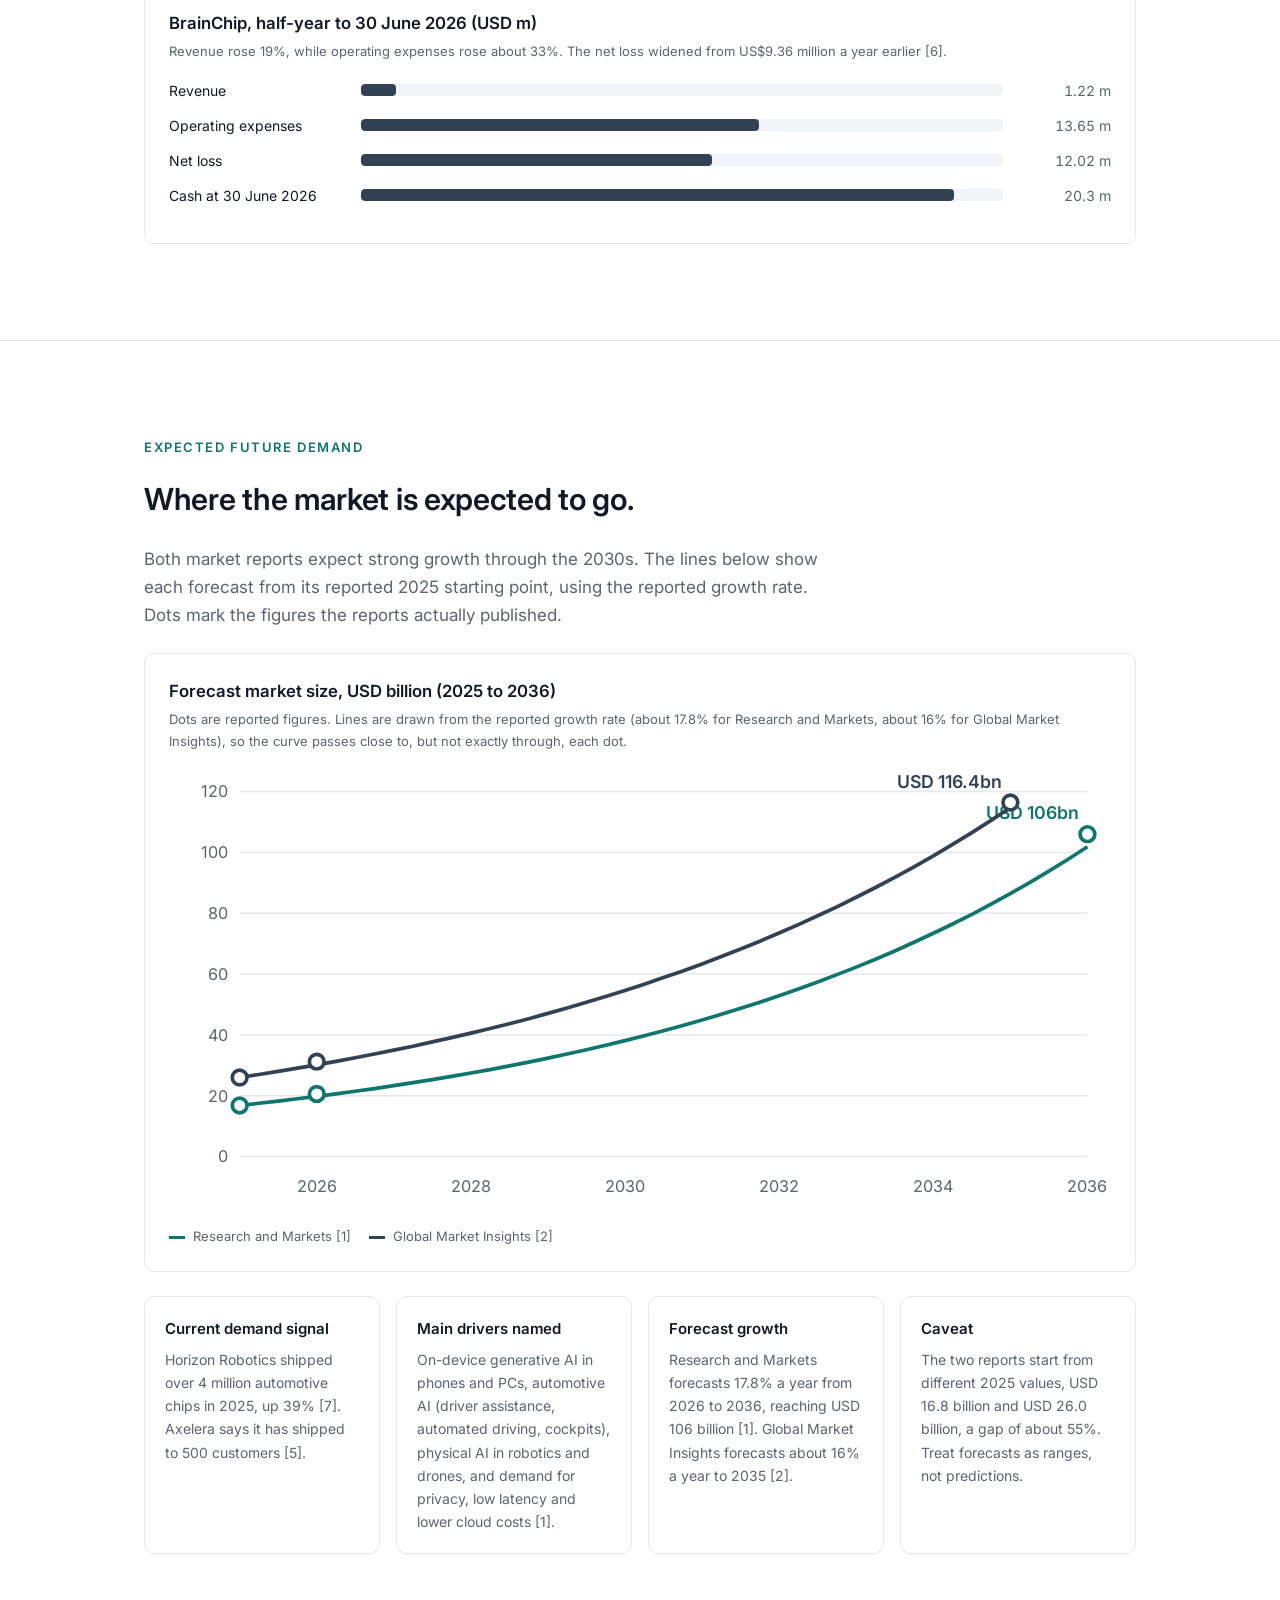
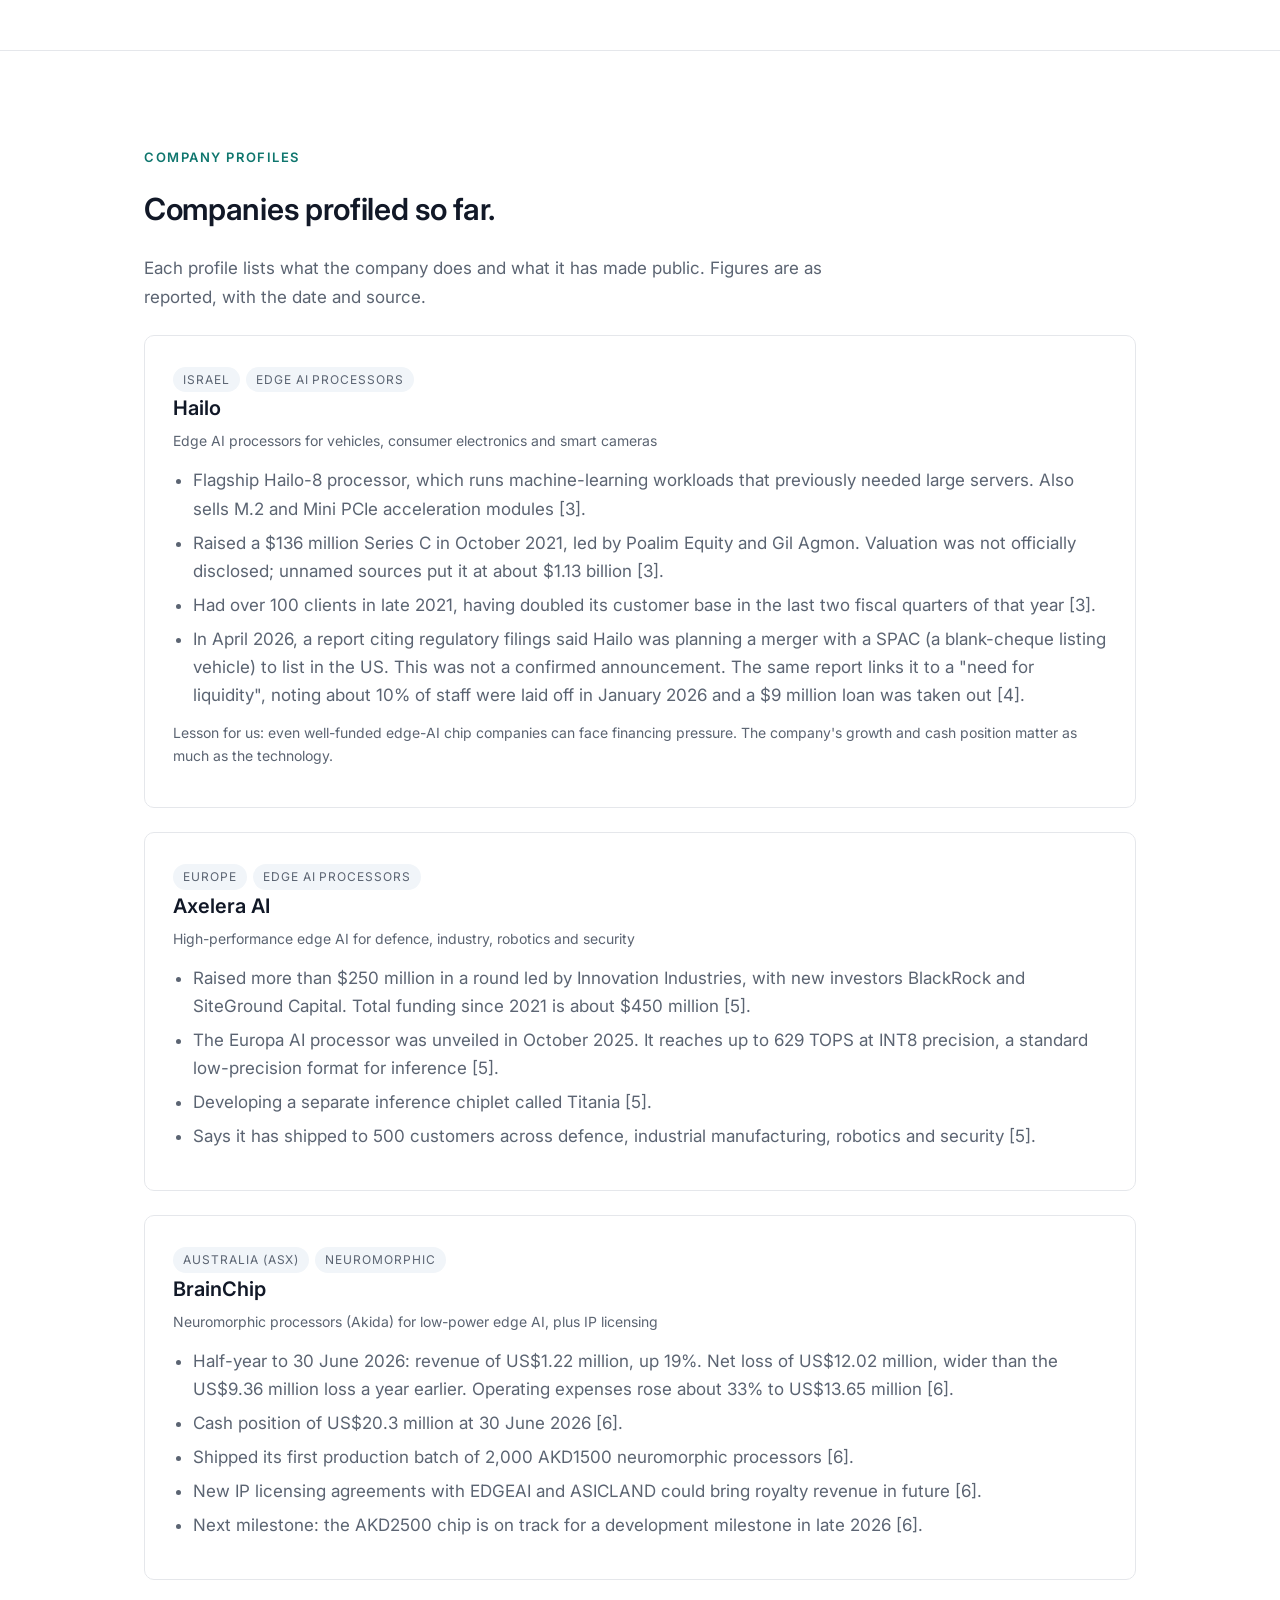
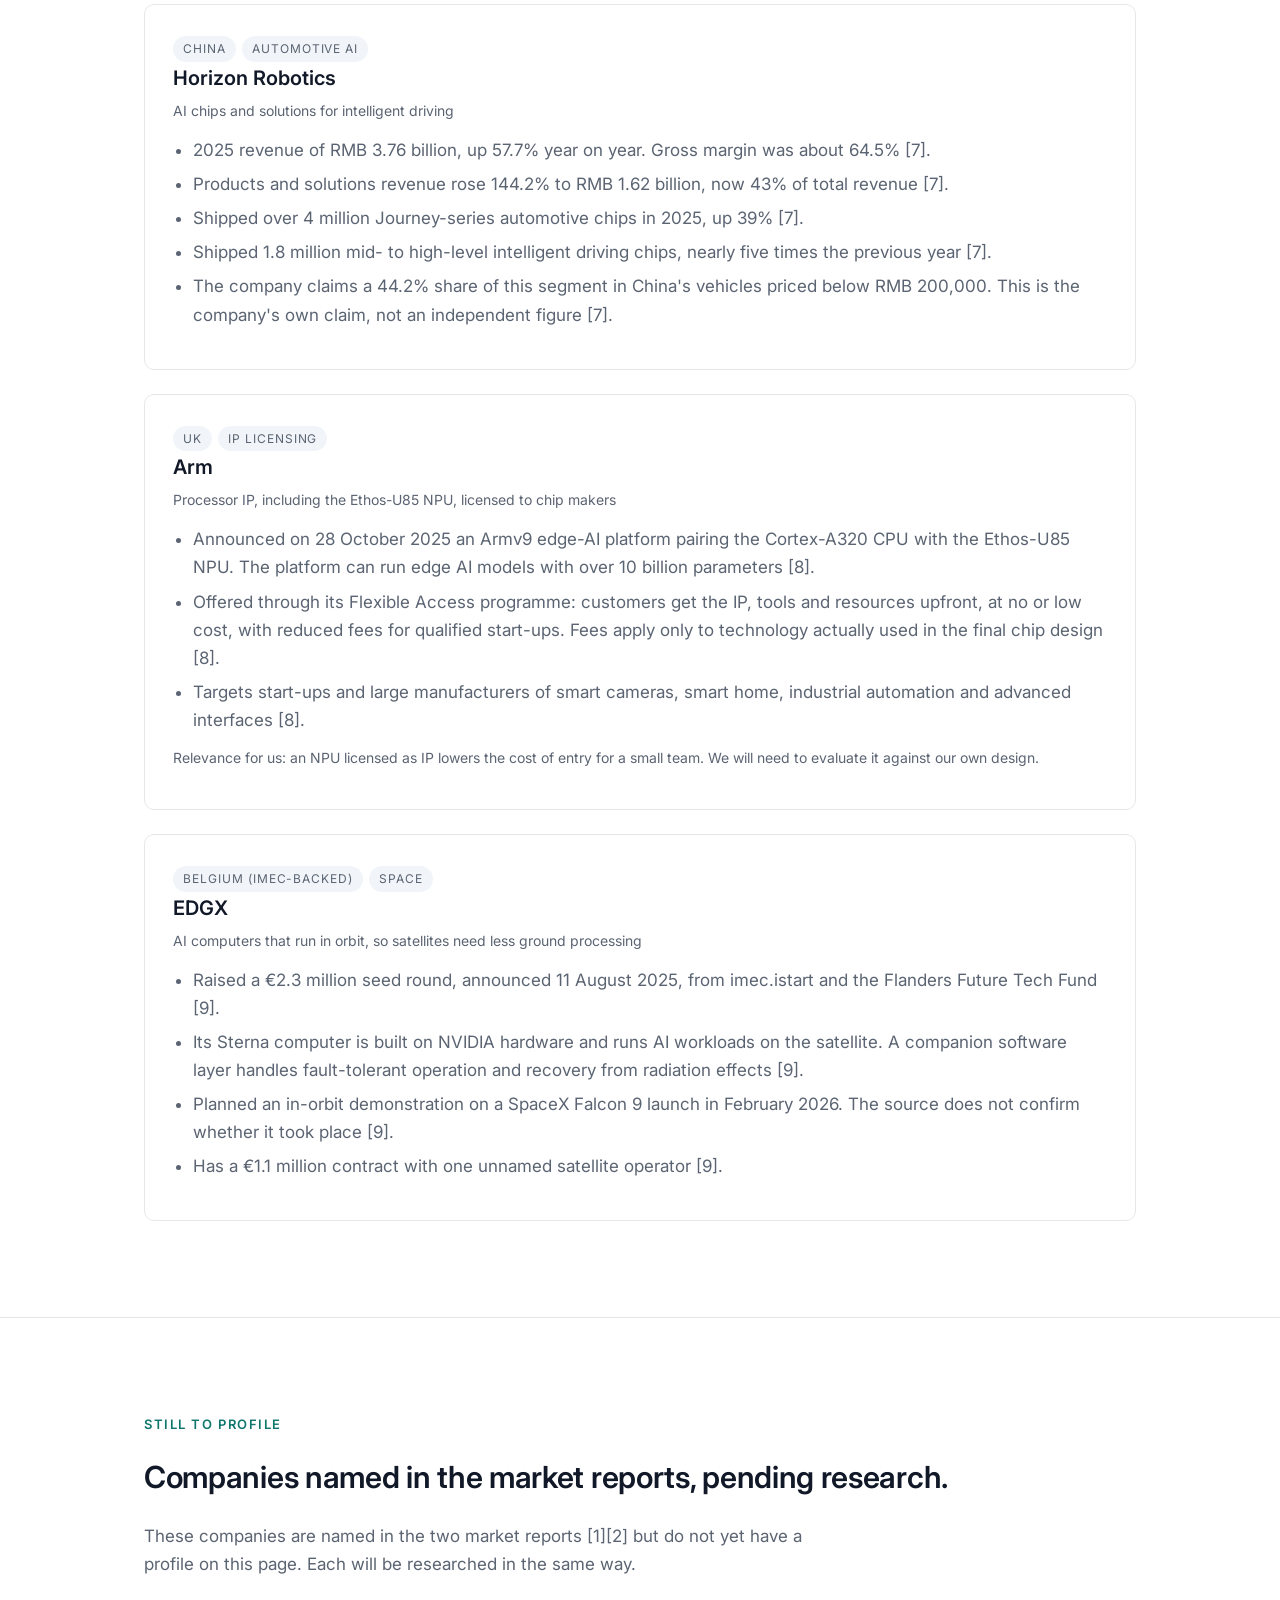
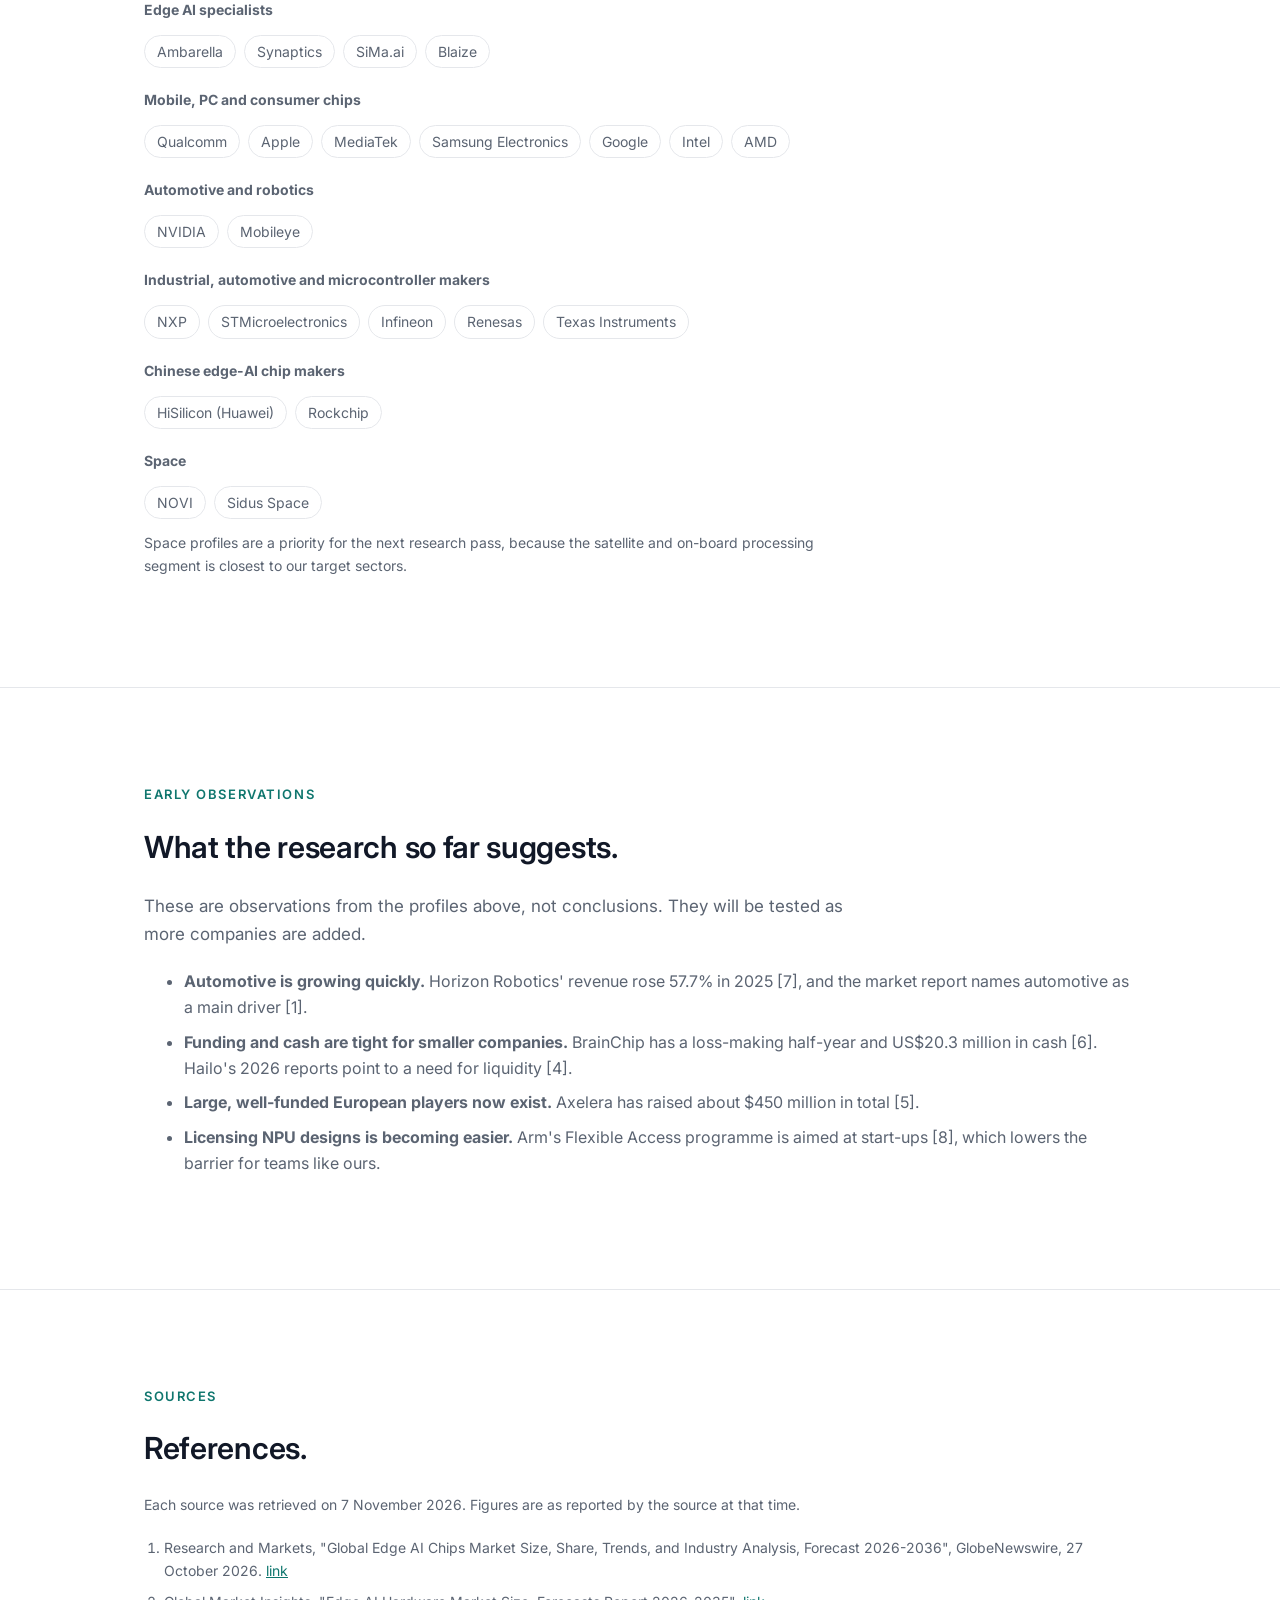
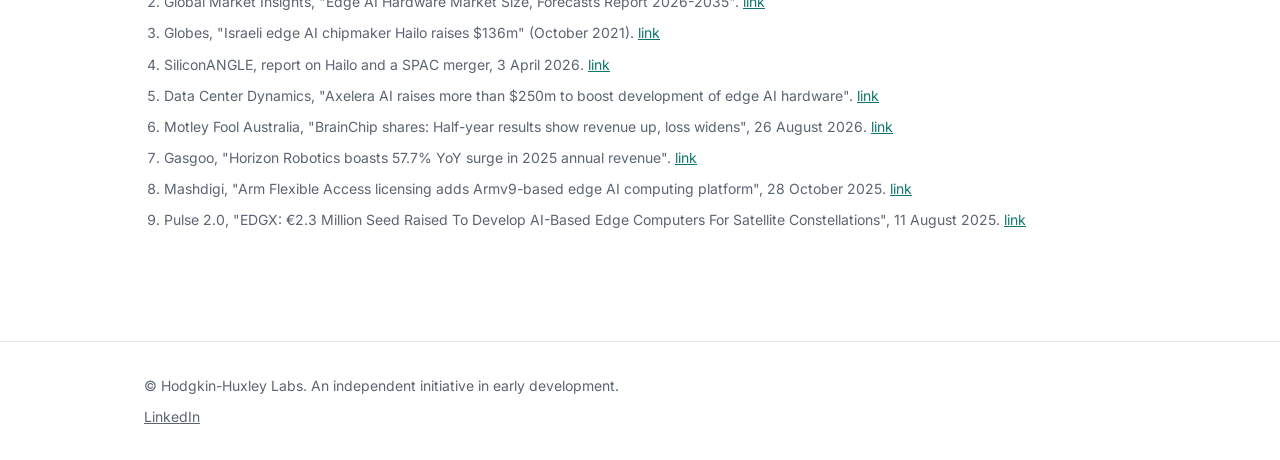
==== commit 641d3f0f: "Add animated charts, domain breakdown and future demand outlook Counters, bar charts and a forecast " ====
--- a/market-research.html
+++ b/market-research.html
@@ -31,6 +31,42 @@
     .pill-list { display: flex; flex-wrap: wrap; gap: 8px; margin: 12px 0 0; padding: 0; list-style: none; }
     .pill-list li { font-size: 14px; color: var(--muted); border: 1px solid var(--rule); border-radius: 999px; padding: 4px 12px; margin: 0; }
     @media (max-width: 640px) { table.compare { font-size: 14px; } }
+    /* ---- Charts and animation ---- */
+    .kpis { display: grid; grid-template-columns: repeat(auto-fit, minmax(190px, 1fr)); gap: 16px; margin-top: 28px; }
+    .kpi { border: 1px solid var(--rule); border-radius: 10px; padding: 20px; opacity: 0; transform: translateY(14px); transition: opacity .7s ease, transform .7s ease; }
+    .kpi.in { opacity: 1; transform: none; }
+    .kpi .n { font-size: 1.9rem; font-weight: 600; letter-spacing: -0.02em; margin: 0; color: var(--ink); font-variant-numeric: tabular-nums; }
+    .kpi .l { font-size: 13px; color: var(--muted); margin: 4px 0 0; }
+    .kpi .s { font-size: 12px; color: var(--muted); margin: 6px 0 0; }
+    .chart-card { border: 1px solid var(--rule); border-radius: 10px; padding: 24px; margin-top: 24px; }
+    .chart-card h3 { font-size: 1.05rem; font-weight: 600; margin: 0 0 4px; }
+    .chart-card .sub { font-size: 13px; color: var(--muted); margin: 0 0 16px; }
+    .bar-row { display: grid; grid-template-columns: 180px 1fr 96px; gap: 12px; align-items: center; margin: 12px 0; font-size: 14px; }
+    .bar-row .lab { color: var(--ink); }
+    .bar-track { background: #f1f5f9; border-radius: 4px; height: 12px; overflow: hidden; }
+    .bar-fill { height: 100%; width: 0; background: var(--accent); border-radius: 4px; transition: width 1.4s cubic-bezier(.2,.7,.2,1); }
+    .bar-fill.alt { background: #334155; }
+    .bar-val { text-align: right; color: var(--muted); font-variant-numeric: tabular-nums; }
+    .chart-card.in .bar-fill { width: var(--w); }
+    .line-path { stroke-dasharray: 1 1; stroke-dashoffset: 1; transition: stroke-dashoffset 2.2s ease; }
+    .chart-card.in .line-path { stroke-dashoffset: 0; }
+    .pt { opacity: 0; transition: opacity .6s ease 1.6s; }
+    .chart-card.in .pt { opacity: 1; }
+    .legend { display: flex; flex-wrap: wrap; gap: 18px; font-size: 13px; color: var(--muted); margin-top: 8px; }
+    .legend span::before { content: ""; display: inline-block; width: 16px; height: 3px; margin-right: 8px; vertical-align: middle; background: var(--c); }
+    table.dom th, table.dom td { text-align: center; font-size: 14px; padding: 10px 6px; }
+    table.dom th:first-child, table.dom td:first-child { text-align: left; }
+    table.dom td.y { color: var(--accent); font-size: 18px; }
+    table.dom td.n { color: #cbd5e1; }
+    .demand-cards { display: grid; grid-template-columns: repeat(auto-fit, minmax(230px, 1fr)); gap: 16px; margin-top: 24px; }
+    .demand-cards div { border: 1px solid var(--rule); border-radius: 10px; padding: 20px; }
+    .demand-cards h4 { margin: 0 0 6px; font-size: 15px; font-weight: 600; }
+    .demand-cards p { margin: 0; color: var(--muted); font-size: 14px; }
+    @media (prefers-reduced-motion: reduce) {
+      .kpi, .bar-fill, .line-path, .pt { transition: none !important; opacity: 1 !important; transform: none !important; }
+      .chart-card.in .bar-fill { width: var(--w); }
+    }
+    @media (max-width: 640px) { .bar-row { grid-template-columns: 110px 1fr 80px; } }
   </style>
 </head>
 <body>
@@ -104,6 +140,129 @@
 
     <section class="block">
       <div class="wrap">
+        <div class="eyebrow">At a glance</div>
+        <h2>Key numbers, updated 7 November 2026.</h2>
+        <p>Each figure below is taken from the source named beside it. Numbers count up when this section comes into view.</p>
+        <div class="kpis">
+          <div class="kpi"><p class="n" data-count="57.7" data-decimals="1" data-suffix="%">0</p><p class="l">Horizon Robotics revenue growth, 2025</p><p class="s">Source [7]</p></div>
+          <div class="kpi"><p class="n" data-count="4.0" data-decimals="1" data-suffix="M">0</p><p class="l">Horizon Journey automotive chips shipped, 2025</p><p class="s">Source [7]</p></div>
+          <div class="kpi"><p class="n" data-count="500" data-decimals="0" data-suffix="+">0</p><p class="l">Axelera AI customers shipped to</p><p class="s">Source [5]</p></div>
+          <div class="kpi"><p class="n" data-count="450" data-decimals="0" data-prefix="~$" data-suffix="M">0</p><p class="l">Axelera AI total funding since 2021</p><p class="s">Source [5]</p></div>
+          <div class="kpi"><p class="n" data-count="17.8" data-decimals="1" data-suffix="%">0</p><p class="l">Forecast annual growth, 2026 to 2036</p><p class="s">Research and Markets [1]</p></div>
+          <div class="kpi"><p class="n" data-count="106" data-decimals="0" data-prefix="$" data-suffix="bn">0</p><p class="l">Forecast market size by 2036</p><p class="s">Research and Markets [1]</p></div>
+        </div>
+      </div>
+    </section>
+
+    <section class="block">
+      <div class="wrap">
+        <div class="eyebrow">Where it is used</div>
+        <h2>The domains where these chips are deployed.</h2>
+        <p>The table shows which of the profiled companies name each domain in their own public material. The market reports list the wider set of sectors and devices underneath.</p>
+
+        <div class="chart-card">
+          <h3>Domains named by profiled companies</h3>
+          <p class="sub">A tick means the company's published material names this domain. A dash means it does not in the sources reviewed.</p>
+          <div style="overflow-x:auto;">
+          <table class="compare dom" style="margin-top:8px;">
+            <thead>
+              <tr><th>Domain</th><th>Hailo</th><th>Axelera AI</th><th>BrainChip</th><th>Horizon Robotics</th><th>Arm</th><th>EDGX</th></tr>
+            </thead>
+            <tbody>
+              <tr><td>Automotive and transport</td><td class="y">&#10003;</td><td class="n">&ndash;</td><td class="n">&ndash;</td><td class="y">&#10003;</td><td class="n">&ndash;</td><td class="n">&ndash;</td></tr>
+              <tr><td>Industry and manufacturing</td><td class="n">&ndash;</td><td class="y">&#10003;</td><td class="y">&#10003;</td><td class="n">&ndash;</td><td class="y">&#10003;</td><td class="n">&ndash;</td></tr>
+              <tr><td>Robotics</td><td class="n">&ndash;</td><td class="y">&#10003;</td><td class="n">&ndash;</td><td class="n">&ndash;</td><td class="n">&ndash;</td><td class="n">&ndash;</td></tr>
+              <tr><td>Defence and security</td><td class="n">&ndash;</td><td class="y">&#10003;</td><td class="y">&#10003;</td><td class="n">&ndash;</td><td class="n">&ndash;</td><td class="n">&ndash;</td></tr>
+              <tr><td>Smart cameras and surveillance</td><td class="y">&#10003;</td><td class="y">&#10003;</td><td class="n">&ndash;</td><td class="n">&ndash;</td><td class="y">&#10003;</td><td class="n">&ndash;</td></tr>
+              <tr><td>Consumer devices</td><td class="y">&#10003;</td><td class="n">&ndash;</td><td class="n">&ndash;</td><td class="n">&ndash;</td><td class="y">&#10003;</td><td class="n">&ndash;</td></tr>
+              <tr><td>Space and satellites</td><td class="n">&ndash;</td><td class="n">&ndash;</td><td class="n">&ndash;</td><td class="n">&ndash;</td><td class="n">&ndash;</td><td class="y">&#10003;</td></tr>
+              <tr><td>Healthcare</td><td class="n">&ndash;</td><td class="n">&ndash;</td><td class="n">&ndash;</td><td class="n">&ndash;</td><td class="n">&ndash;</td><td class="n">&ndash;</td></tr>
+            </tbody>
+          </table>
+          </div>
+          <p class="note">Sources: company profiles below and the numbered references. Healthcare appears in none of the profiled companies' material reviewed so far, so it is a gap in our research, not a finding. Robotics and drones are also named in the market reports [1][2].</p>
+        </div>
+
+        <div class="chart-card" data-bars='[{"l":"Manufacturing (largest end use)","v":18},{"l":"NPUs (largest processor type)","v":30},{"l":"Inference (share of AI processing)","v":65},{"l":"Top five vendors combined","v":46}]' data-max="70" data-unit="%">
+          <h3>Sector and device breakdown, 2025 (market level)</h3>
+          <p class="sub">Share of the global edge-AI market, as reported by Global Market Insights [2]. Smartphones are the largest device category; manufacturing is the largest end-use sector.</p>
+          <div class="bars"></div>
+          <p class="note">Other end uses listed: individual consumers, transport and logistics, healthcare, government, retail and BFSI. Other devices listed: cameras, wearables, robots, smart speakers, edge servers and drones [2].</p>
+        </div>
+      </div>
+    </section>
+
+    <section class="block">
+      <div class="wrap">
+        <div class="eyebrow">Company numbers</div>
+        <h2>Charts from the reported figures.</h2>
+        <p>Bars show the figures as reported. Where a value is calculated from reported numbers, the chart says so.</p>
+
+        <div class="chart-card" data-bars='[{"l":"Total revenue","v":3.76},{"l":"Products and solutions","v":1.62},{"l":"Licensing and services","v":1.94}]' data-max="4" data-unit=" bn" data-title="Horizon Robotics, 2025 revenue (RMB bn)">
+          <h3>Horizon Robotics, 2025 revenue (RMB bn)</h3>
+          <p class="sub">Products and solutions rose 144.2% and now make up 43% of revenue. Licensing and services rose 17.4% [7]. The two segments sum to 3.56, so about 0.20 is not broken out in the source.</p>
+          <div class="bars"></div>
+        </div>
+
+        <div class="chart-card" data-bars='[{"l":"Journey automotive chips","v":4.0},{"l":"Mid to high intelligent driving chips","v":1.8}]' data-max="4.5" data-unit=" m">
+          <h3>Horizon Robotics, chips shipped in 2025 (million units)</h3>
+          <p class="sub">Journey chips rose 39%. Mid to high intelligent driving chips were nearly five times the previous year and made up 48% of chip volume [7].</p>
+          <div class="bars"></div>
+        </div>
+
+        <div class="chart-card" data-bars='[{"l":"Axelera AI, recent round (more than)","v":250,"alt":0},{"l":"Hailo, Series C (2021)","v":136,"alt":1}]' data-max="260" data-unit=" m">
+          <h3>Largest disclosed funding rounds (USD m)</h3>
+          <p class="sub">Axelera's round is described as "more than $250 million" and its total funding since 2021 is about $450 million [5]. Hailo's 2021 round is shown for comparison [3]. The EDGX seed round (€2.3 million, August 2025) is too small to compare on this scale [9].</p>
+          <div class="bars"></div>
+        </div>
+
+        <div class="chart-card" data-bars='[{"l":"Revenue","v":1.22},{"l":"Operating expenses","v":13.65},{"l":"Net loss","v":12.02},{"l":"Cash at 30 June 2026","v":20.3}]' data-max="22" data-unit=" m" data-alt-all="1">
+          <h3>BrainChip, half-year to 30 June 2026 (USD m)</h3>
+          <p class="sub">Revenue rose 19%, while operating expenses rose about 33%. The net loss widened from US$9.36 million a year earlier [6].</p>
+          <div class="bars"></div>
+        </div>
+      </div>
+    </section>
+
+    <section class="block" id="demand">
+      <div class="wrap">
+        <div class="eyebrow">Expected future demand</div>
+        <h2>Where the market is expected to go.</h2>
+        <p>Both market reports expect strong growth through the 2030s. The lines below show each forecast from its reported 2025 starting point, using the reported growth rate. Dots mark the figures the reports actually published.</p>
+
+        <div class="chart-card" data-chart="growth">
+          <h3>Forecast market size, USD billion (2025 to 2036)</h3>
+          <p class="sub">Dots are reported figures. Lines are drawn from the reported growth rate (about 17.8% for Research and Markets, about 16% for Global Market Insights), so the curve passes close to, but not exactly through, each dot.</p>
+          <div id="growth-svg"></div>
+          <div class="legend">
+            <span style="--c:#0f766e">Research and Markets [1]</span>
+            <span style="--c:#334155">Global Market Insights [2]</span>
+          </div>
+        </div>
+
+        <div class="demand-cards">
+          <div>
+            <h4>Current demand signal</h4>
+            <p>Horizon Robotics shipped over 4 million automotive chips in 2025, up 39% [7]. Axelera says it has shipped to 500 customers [5].</p>
+          </div>
+          <div>
+            <h4>Main drivers named</h4>
+            <p>On-device generative AI in phones and PCs, automotive AI (driver assistance, automated driving, cockpits), physical AI in robotics and drones, and demand for privacy, low latency and lower cloud costs [1].</p>
+          </div>
+          <div>
+            <h4>Forecast growth</h4>
+            <p>Research and Markets forecasts 17.8% a year from 2026 to 2036, reaching USD 106 billion [1]. Global Market Insights forecasts about 16% a year to 2035 [2].</p>
+          </div>
+          <div>
+            <h4>Caveat</h4>
+            <p>The two reports start from different 2025 values, USD 16.8 billion and USD 26.0 billion, a gap of about 55%. Treat forecasts as ranges, not predictions.</p>
+          </div>
+        </div>
+      </div>
+    </section>
+
+    <section class="block">
+      <div class="wrap">
         <div class="eyebrow">Company profiles</div>
         <h2>Companies profiled so far.</h2>
         <p>Each profile lists what the company does and what it has made public. Figures are as reported, with the date and source.</p>
@@ -273,5 +432,106 @@
     </div>
   </footer>
 
+  <script>
+    (function () {
+      // Animated counters
+      function countUp(el) {
+        var target = parseFloat(el.dataset.count), dec = parseInt(el.dataset.decimals || '0', 10);
+        var pre = el.dataset.prefix || '', suf = el.dataset.suffix || '', dur = 1600, start = null;
+        function step(t) {
+          if (start === null) start = t;
+          var p = Math.min((t - start) / dur, 1), e = 1 - Math.pow(1 - p, 3);
+          el.textContent = pre + (target * e).toFixed(dec) + suf;
+          if (p < 1) requestAnimationFrame(step);
+        }
+        requestAnimationFrame(step);
+      }
+
+      // Horizontal bar charts, built from data-bars JSON
+      function buildBars(card) {
+        var rows = JSON.parse(card.dataset.bars), max = parseFloat(card.dataset.max) || 1;
+        var unit = card.dataset.unit || '', host = card.querySelector('.bars') || card;
+        var allAlt = card.dataset.altAll === '1';
+        rows.forEach(function (r) {
+          var row = document.createElement('div');
+          row.className = 'bar-row';
+          var pct = Math.max(0, Math.min(100, (r.v / max) * 100));
+          var fillCls = (r.alt === 1 || allAlt) ? 'bar-fill alt' : 'bar-fill';
+          row.innerHTML = '<span class="lab"></span>' +
+            '<div class="bar-track"><div class="' + fillCls + '" style="--w:' + pct.toFixed(1) + '%"></div></div>' +
+            '<span class="bar-val"></span>';
+          row.querySelector('.lab').textContent = r.l;
+          row.querySelector('.bar-val').textContent = r.v + unit;
+          host.appendChild(row);
+        });
+      }
+
+      // Forecast line chart (SVG)
+      function buildGrowth(host) {
+        var W = 640, H = 300, pL = 48, pR = 16, pT = 16, pB = 36, x0 = 2025, x1 = 2036, vmax = 120;
+        function X(yr) { return pL + (yr - x0) / (x1 - x0) * (W - pL - pR); }
+        function Y(v) { return H - pB - (v / vmax) * (H - pT - pB); }
+        var series = [
+          { v0: 16.8, g: 0.178, end: 2036, col: '#0f766e', pts: [[2025, 16.8], [2026, 20.6], [2036, 106]], lab: 'USD 106bn' },
+          { v0: 26.0, g: 0.16, end: 2035, col: '#334155', pts: [[2025, 26.0], [2026, 31.2], [2035, 116.4]], lab: 'USD 116.4bn' }
+        ];
+        var svg = '<svg viewBox="0 0 ' + W + ' ' + H + '" role="img" aria-label="Forecast edge-AI market size, 2025 to 2036">';
+        for (var v = 0; v <= vmax; v += 20) {
+          svg += '<line x1="' + pL + '" x2="' + (W - pR) + '" y1="' + Y(v) + '" y2="' + Y(v) + '" stroke="#e5e7eb"/>';
+          svg += '<text x="' + (pL - 8) + '" y="' + (Y(v) + 4) + '" text-anchor="end" font-size="11" fill="#5b6472">' + v + '</text>';
+        }
+        for (var yr = x0; yr <= x1; yr++) {
+          if (yr % 2 === 0 || yr === x1) svg += '<text x="' + X(yr) + '" y="' + (H - 12) + '" text-anchor="middle" font-size="11" fill="#5b6472">' + yr + '</text>';
+        }
+        series.forEach(function (s) {
+          var d = '';
+          for (var t = x0; t <= s.end + 0.001; t += 0.25) {
+            var val = s.v0 * Math.pow(1 + s.g, t - x0);
+            d += (d ? ' L' : 'M') + X(t).toFixed(1) + ' ' + Y(val).toFixed(1);
+          }
+          svg += '<path class="line-path" pathLength="1" d="' + d + '" fill="none" stroke="' + s.col + '" stroke-width="2.5"/>';
+          s.pts.forEach(function (p) {
+            svg += '<circle class="pt" cx="' + X(p[0]) + '" cy="' + Y(p[1]) + '" r="5" fill="#fff" stroke="' + s.col + '" stroke-width="2.5"><title>' + p[0] + ': USD ' + p[1] + 'bn (reported)</title></circle>';
+          });
+          var last = s.pts[s.pts.length - 1];
+          svg += '<text class="pt" x="' + (X(last[0]) - 6) + '" y="' + (Y(last[1]) - 10) + '" text-anchor="end" font-size="12" font-weight="600" fill="' + s.col + '">' + s.lab + '</text>';
+        });
+        svg += '</svg>';
+        host.innerHTML = svg;
+      }
+
+      var done = new WeakSet();
+      function reveal(el) {
+        if (done.has(el)) return; done.add(el);
+        if (el.dataset.bars && !el.querySelector('.bar-row')) buildBars(el);
+        if (el.dataset.chart === 'growth') buildGrowth(el.querySelector('#growth-svg'));
+        requestAnimationFrame(function () { el.classList.add('in'); });
+      }
+
+      if ('IntersectionObserver' in window) {
+        var io = new IntersectionObserver(function (entries) {
+          entries.forEach(function (e) {
+            if (!e.isIntersecting) return;
+            var el = e.target;
+            if (el.classList.contains('kpi')) {
+              el.classList.add('in');
+              var n = el.querySelector('[data-count]');
+              if (n) countUp(n);
+            } else {
+              reveal(el);
+            }
+            io.unobserve(el);
+          });
+        }, { threshold: 0.25 });
+        document.querySelectorAll('.kpi, .chart-card').forEach(function (el) { io.observe(el); });
+      } else {
+        document.querySelectorAll('.kpi, .chart-card').forEach(function (el) {
+          if (el.classList.contains('kpi')) { el.classList.add('in'); var n = el.querySelector('[data-count]'); if (n) n.textContent = n.dataset.count; }
+          else reveal(el);
+        });
+      }
+    })();
+  </script>
+
 </body>
 </html>
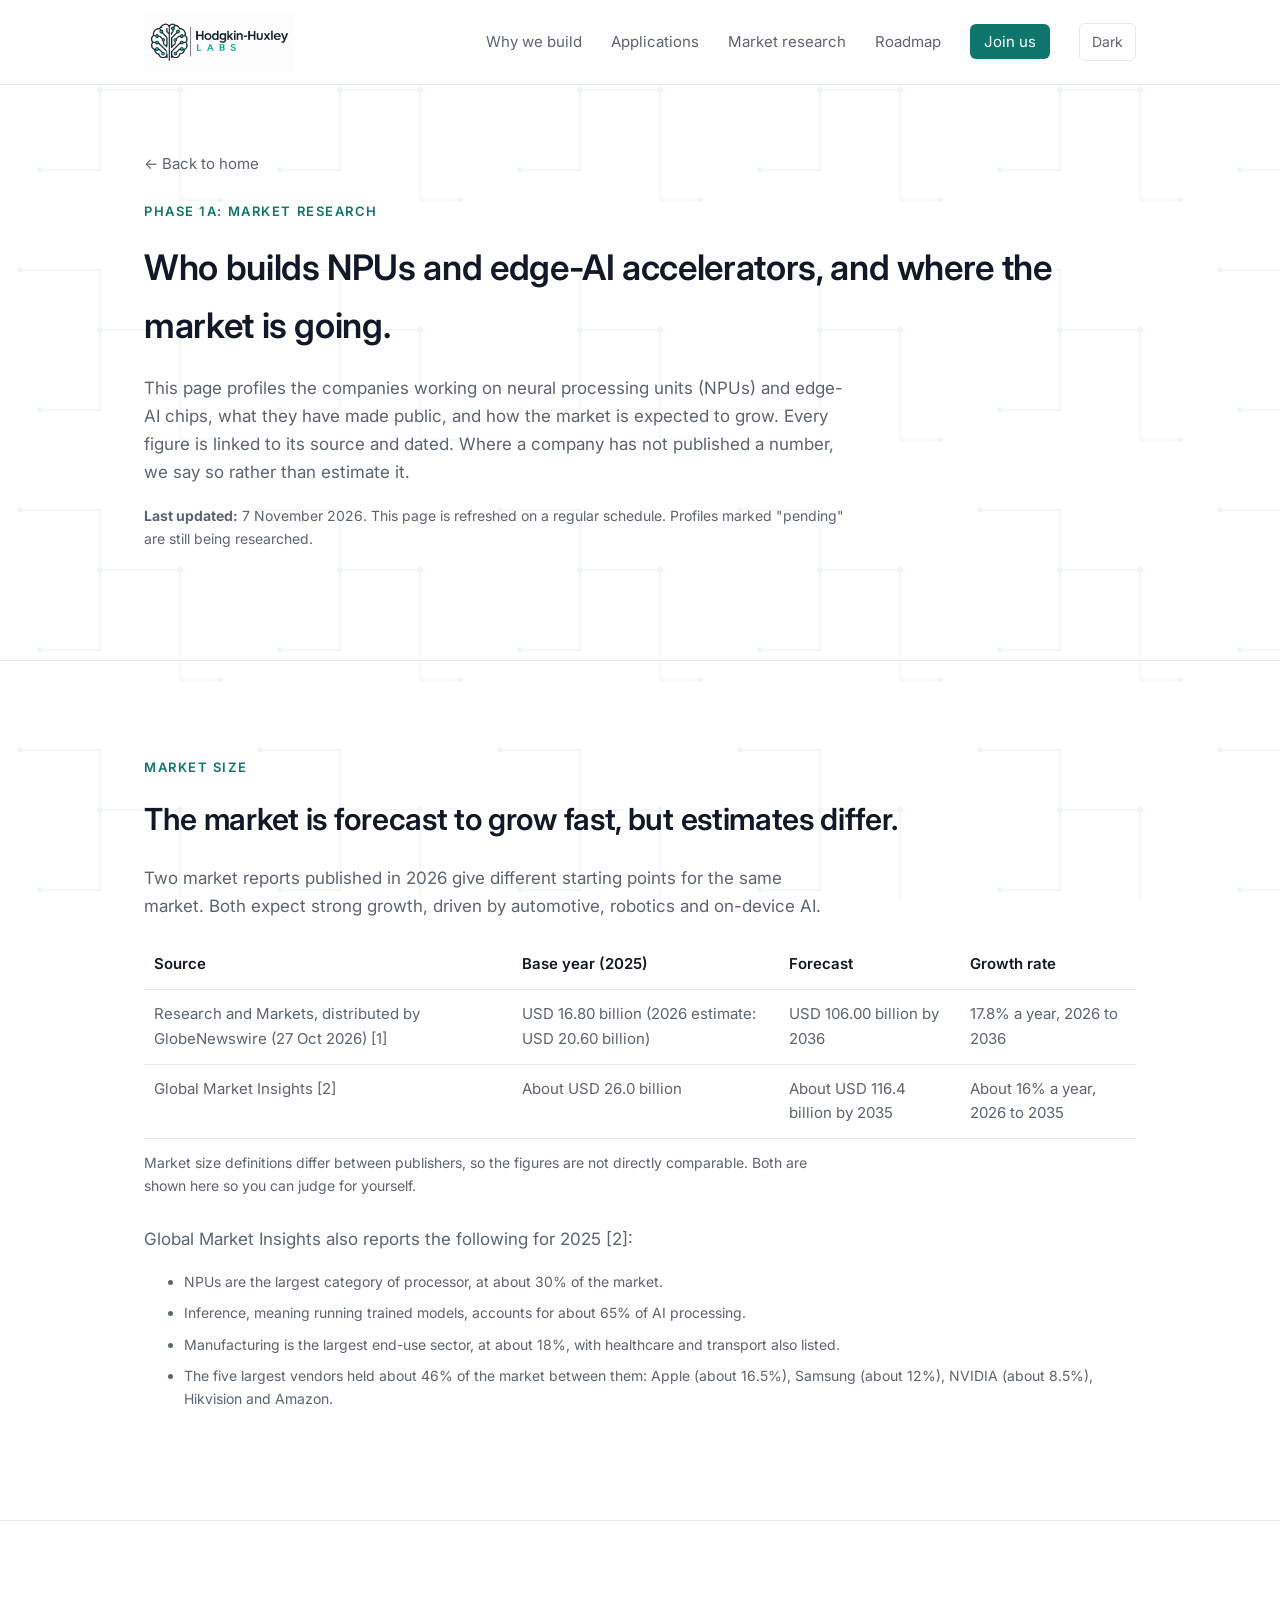
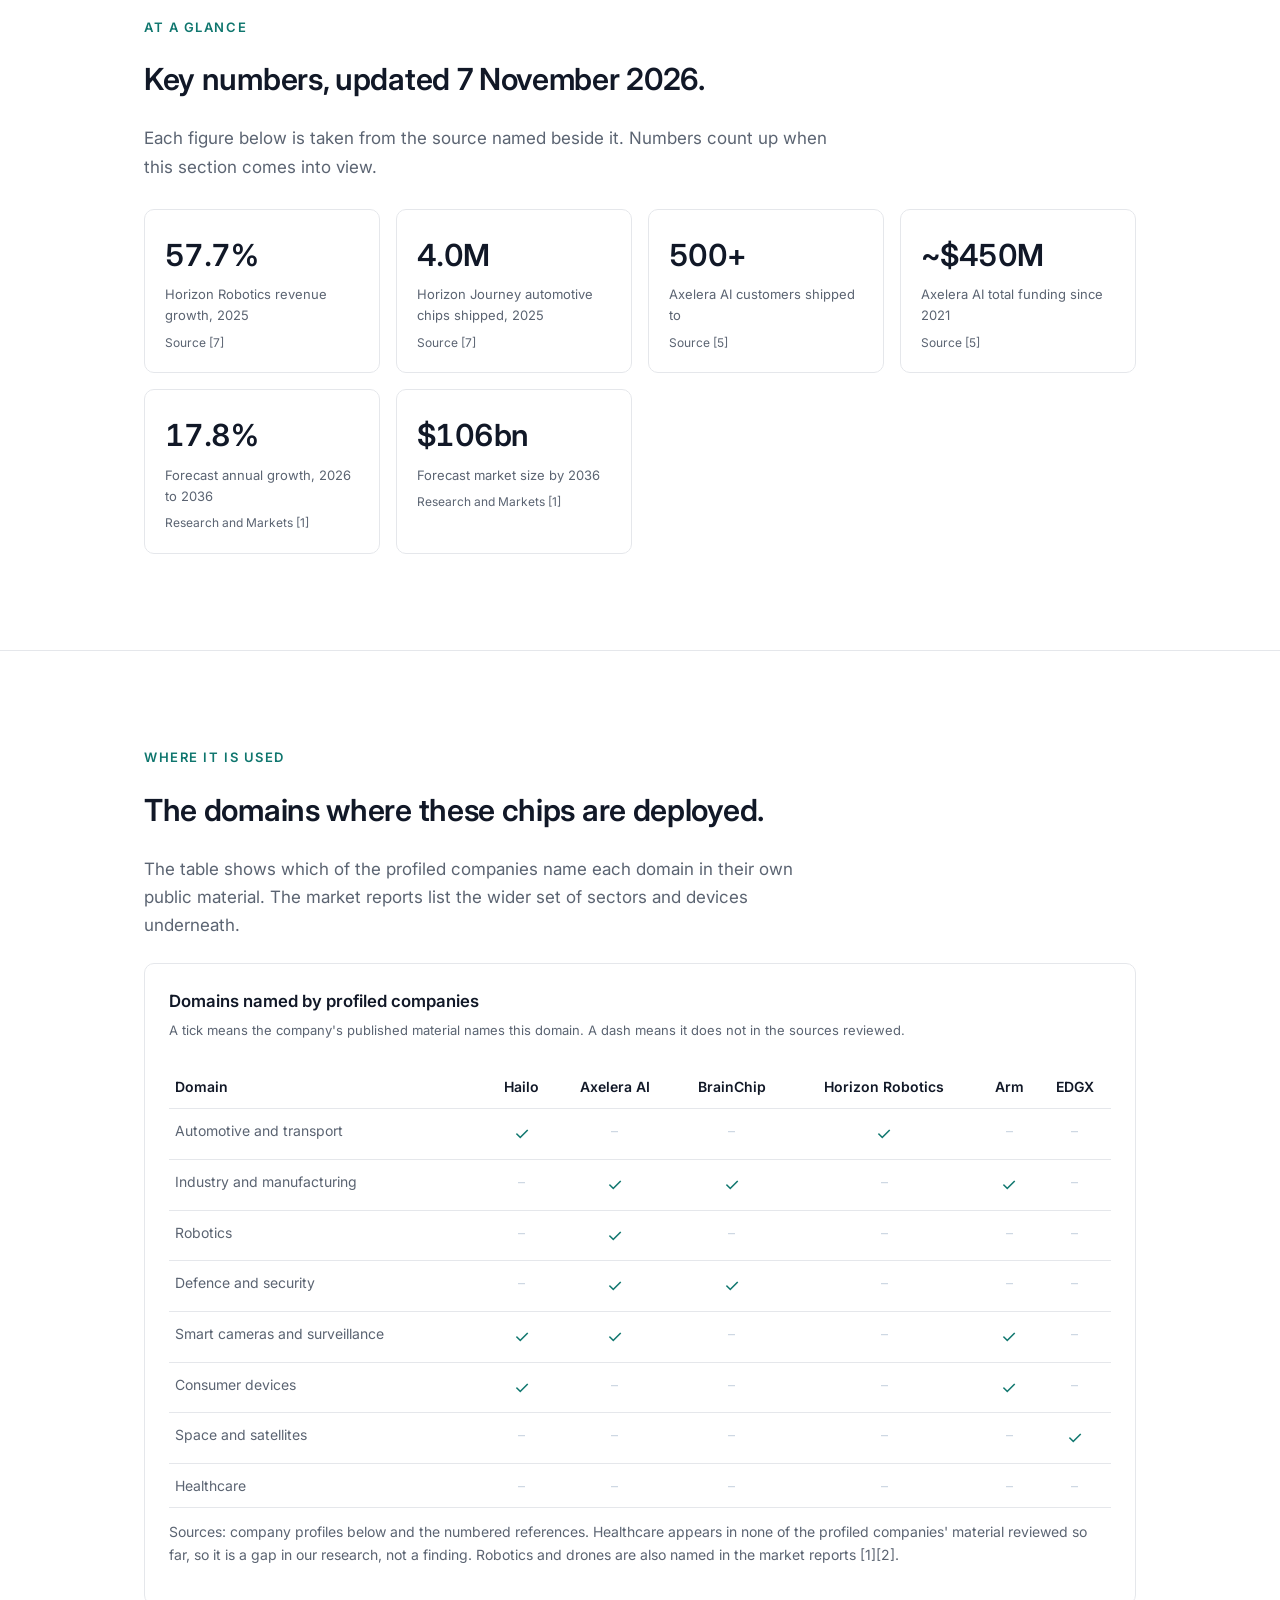
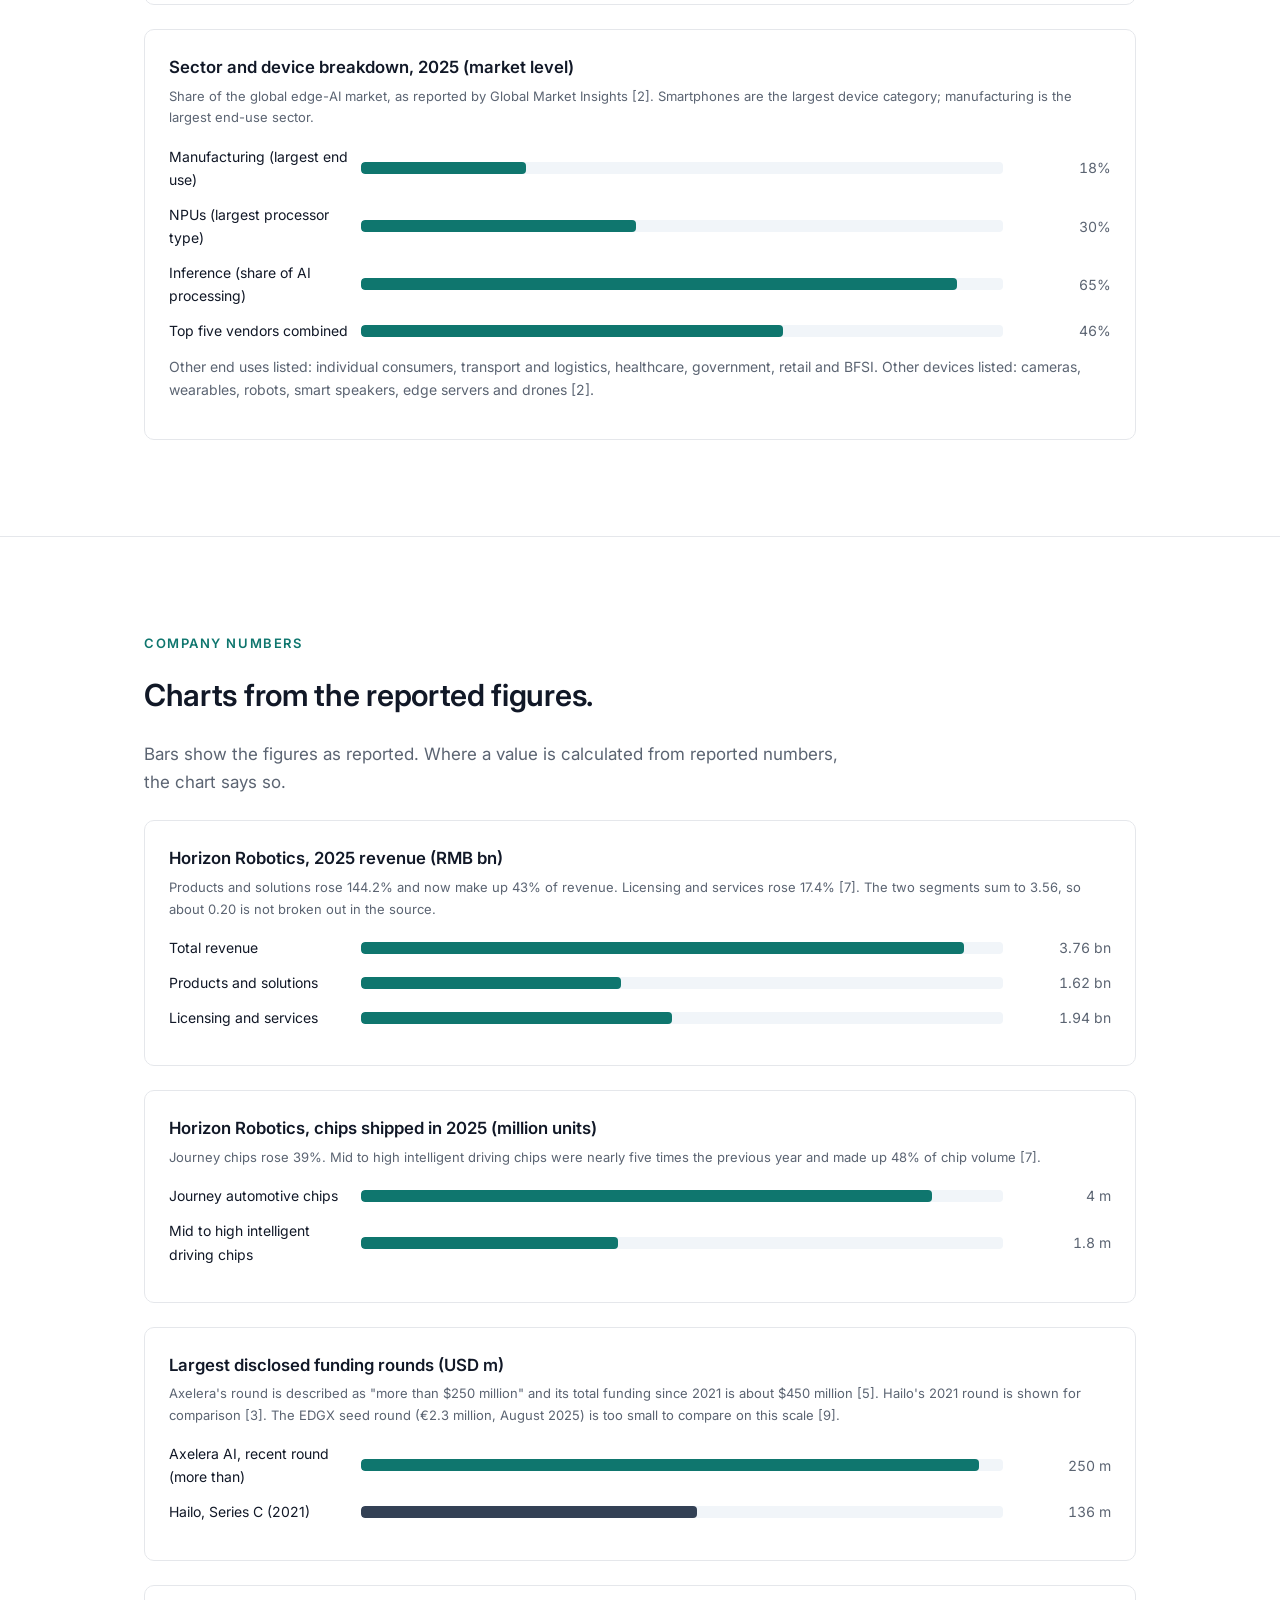
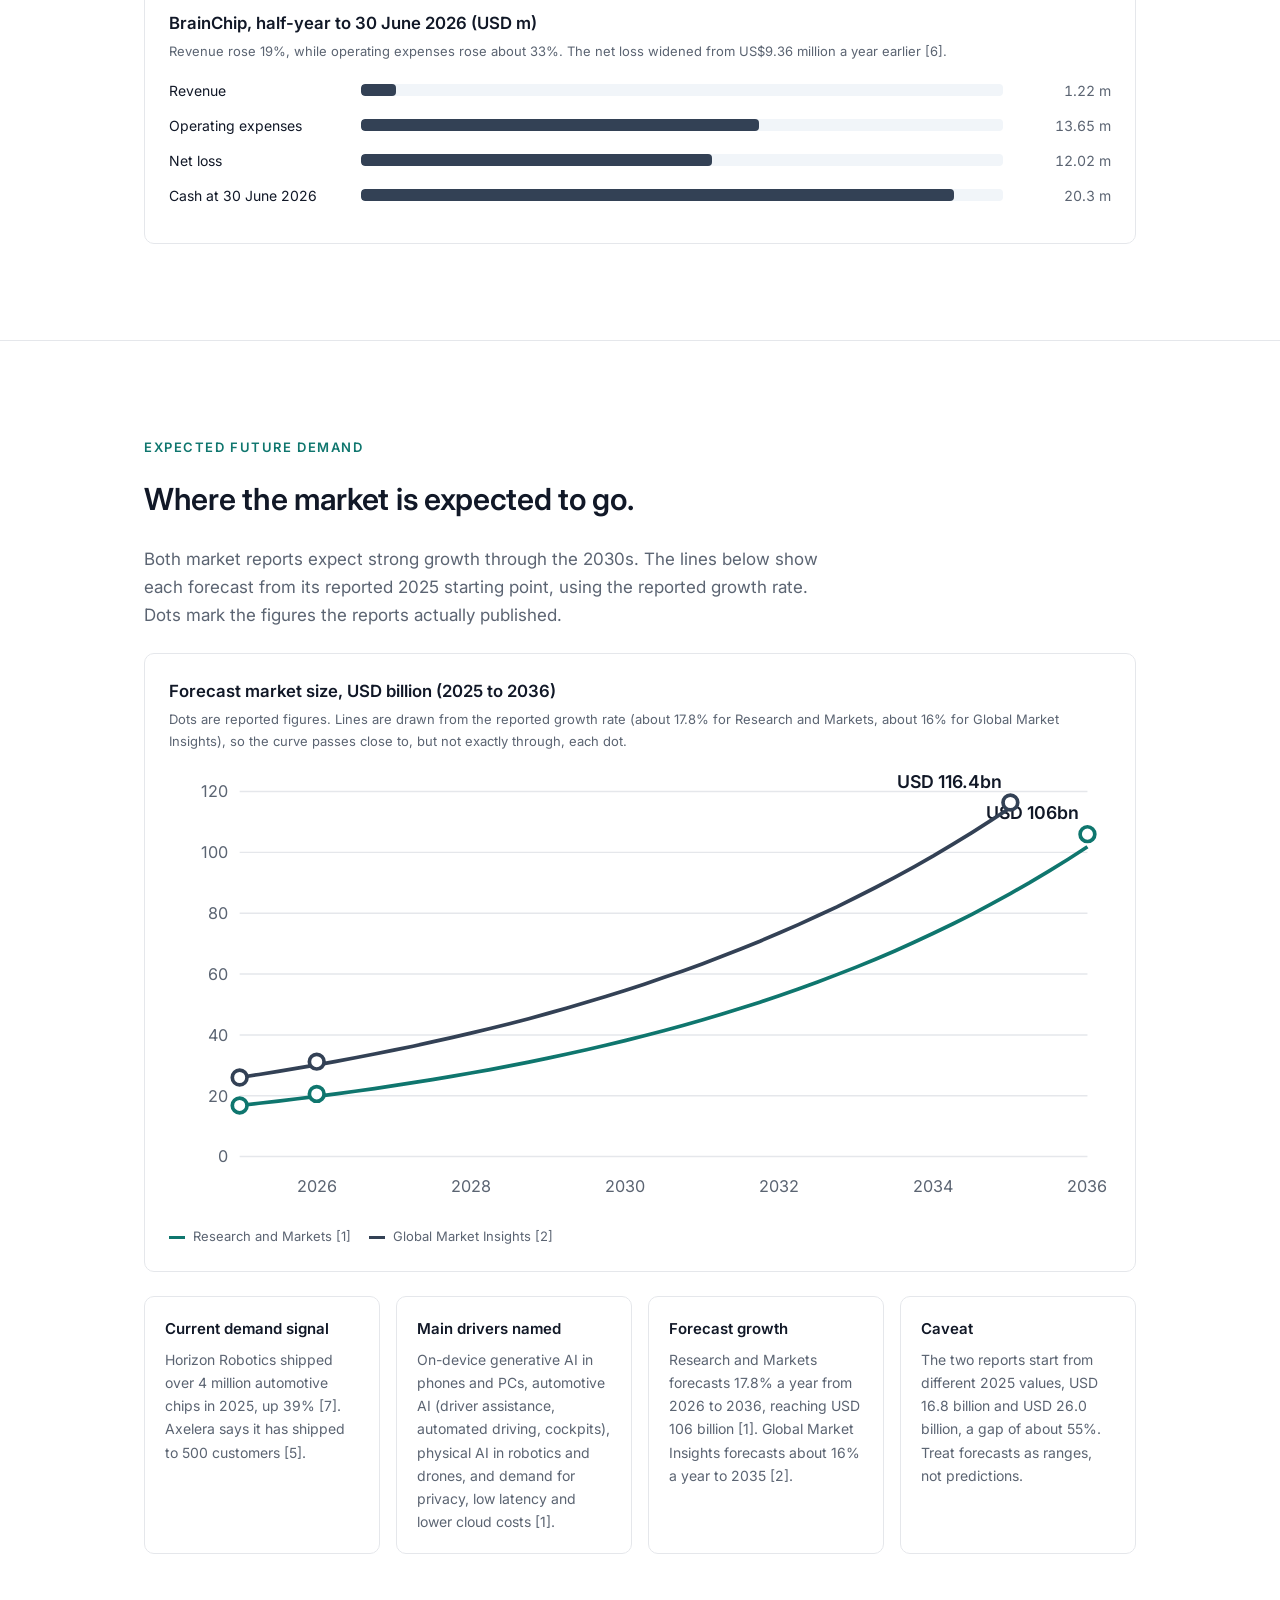
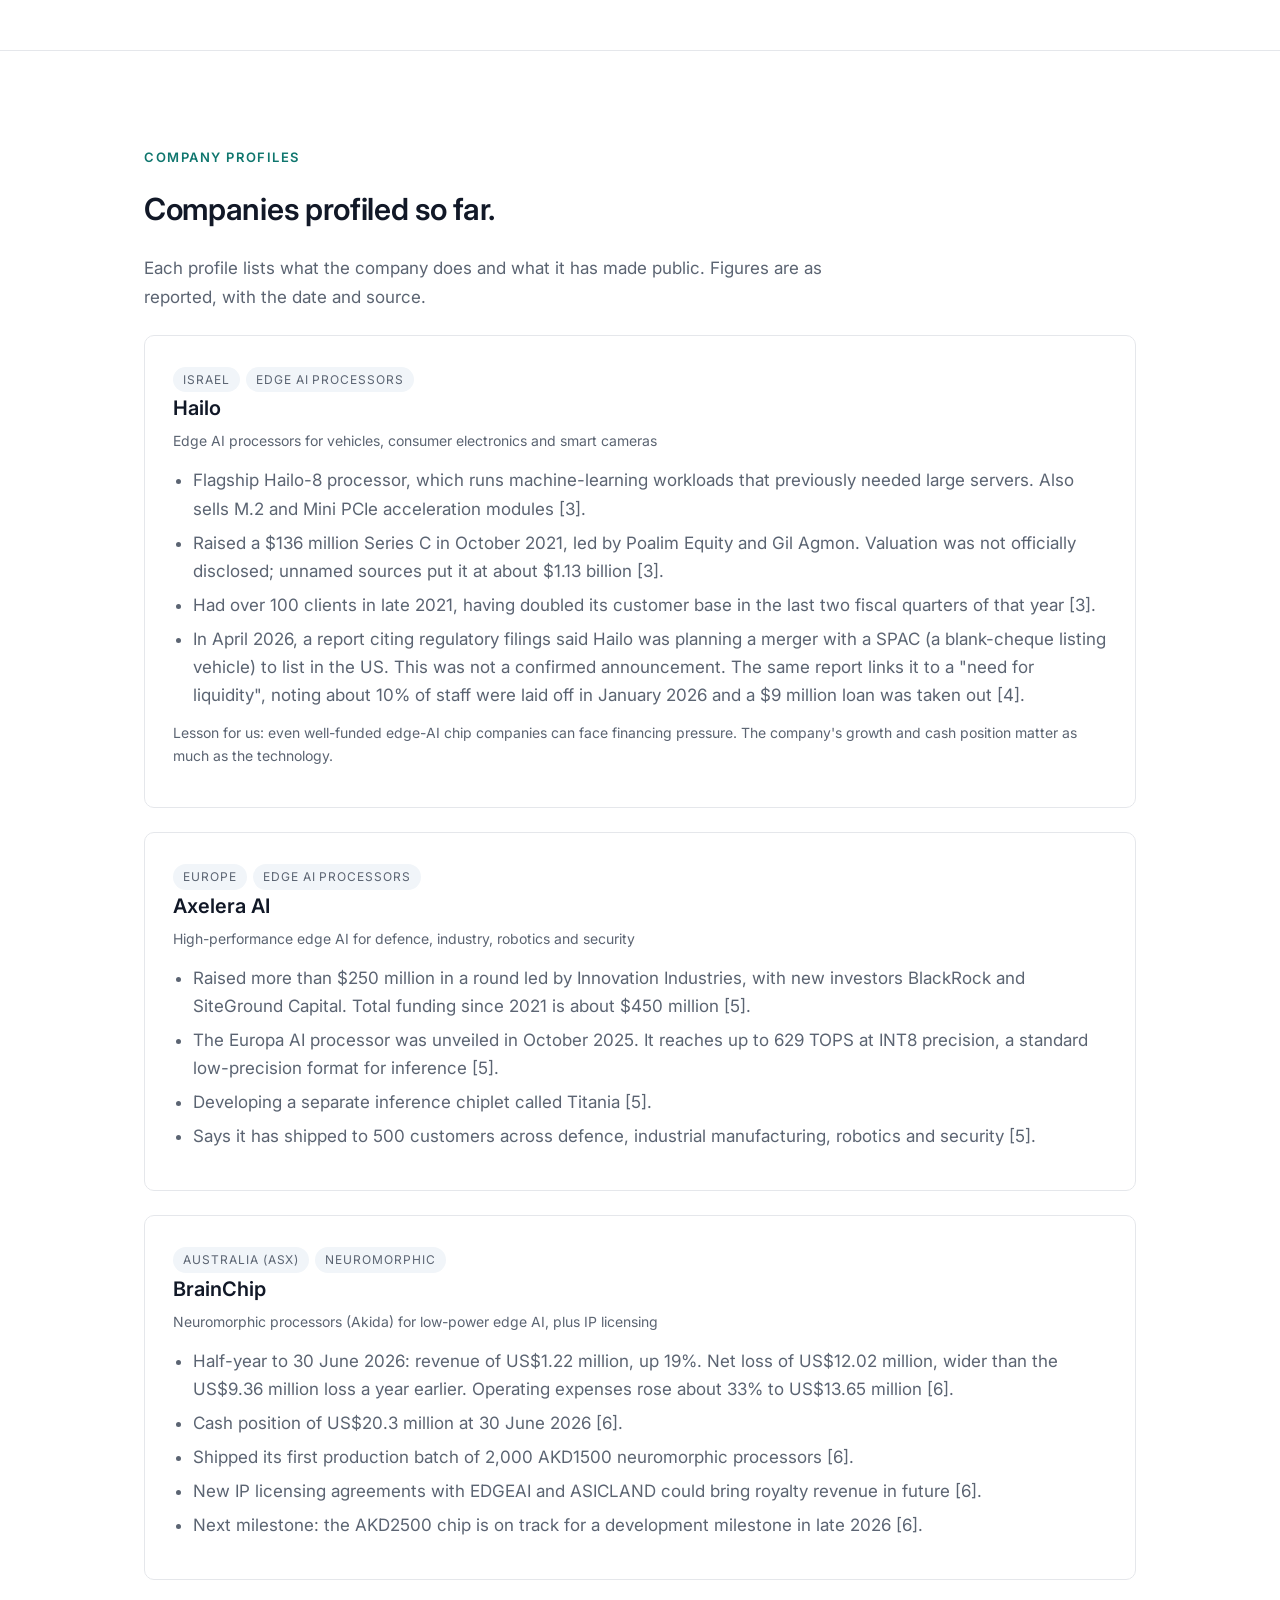
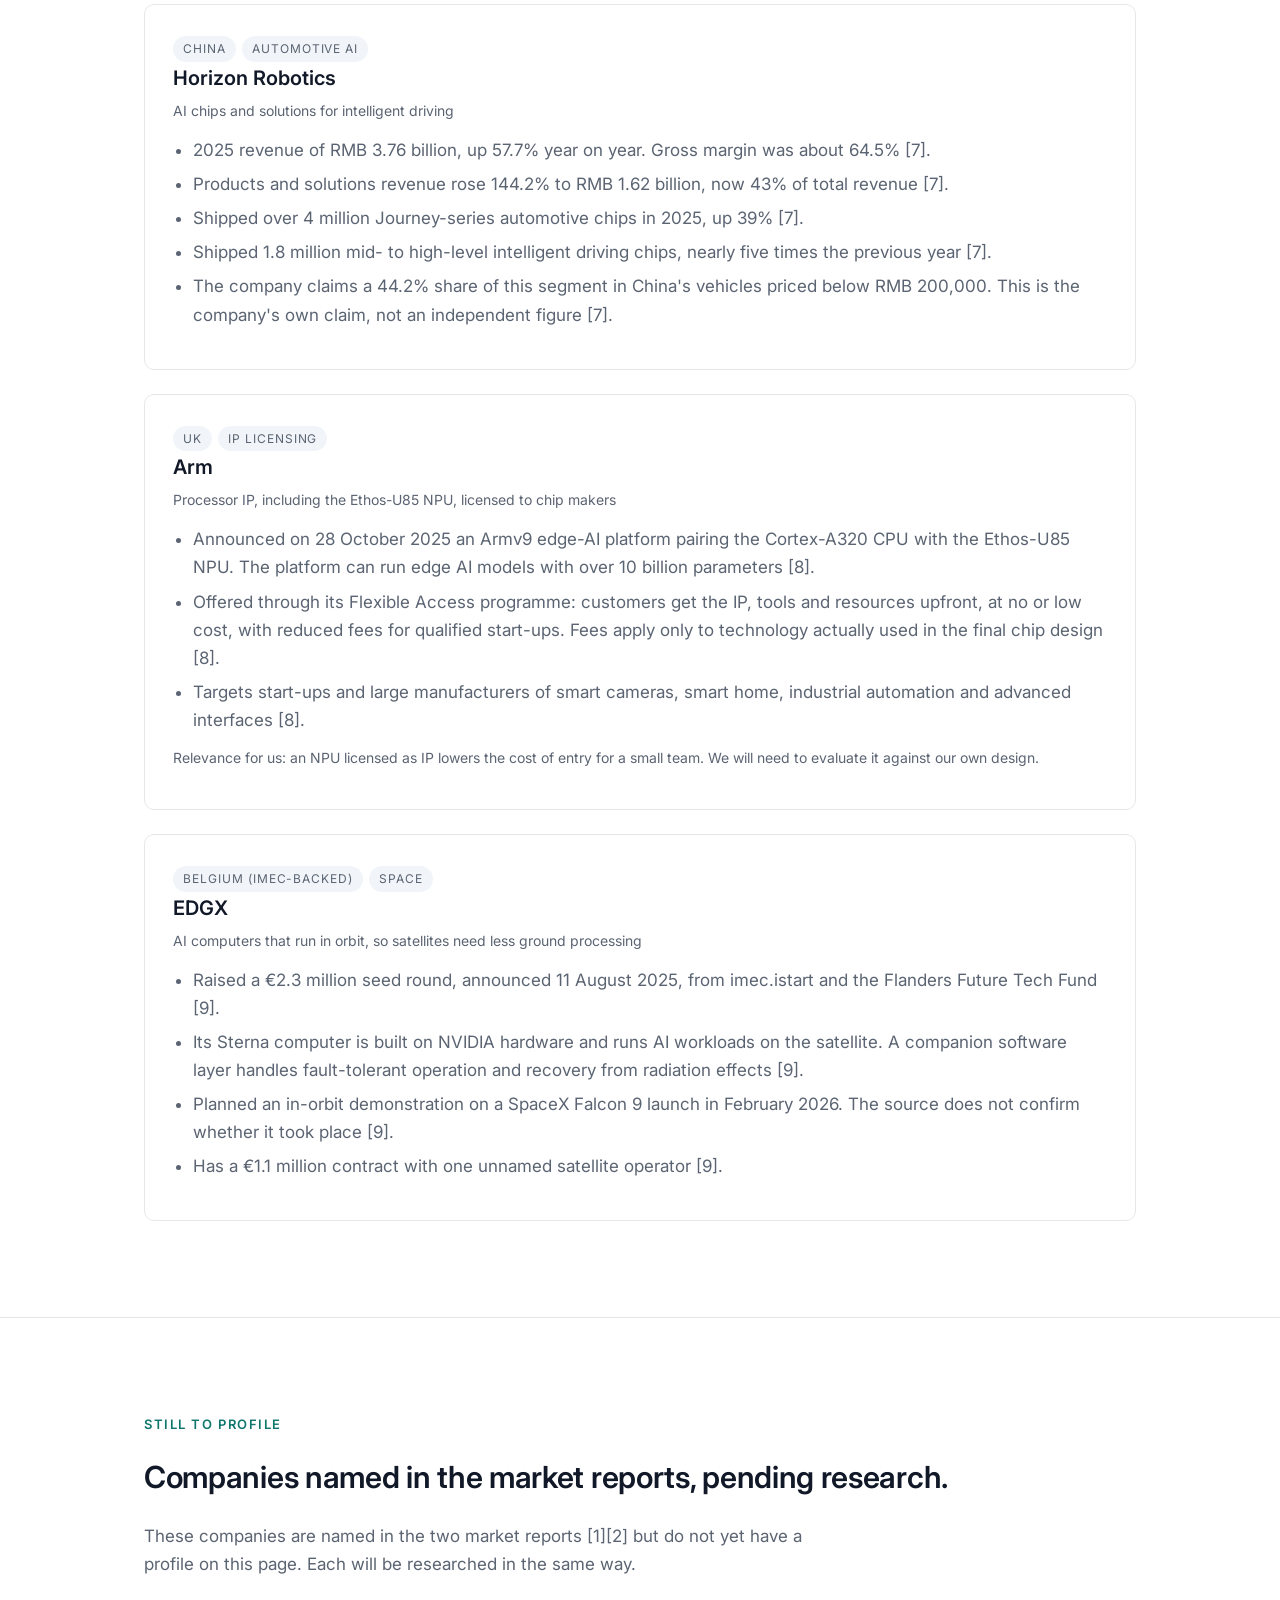
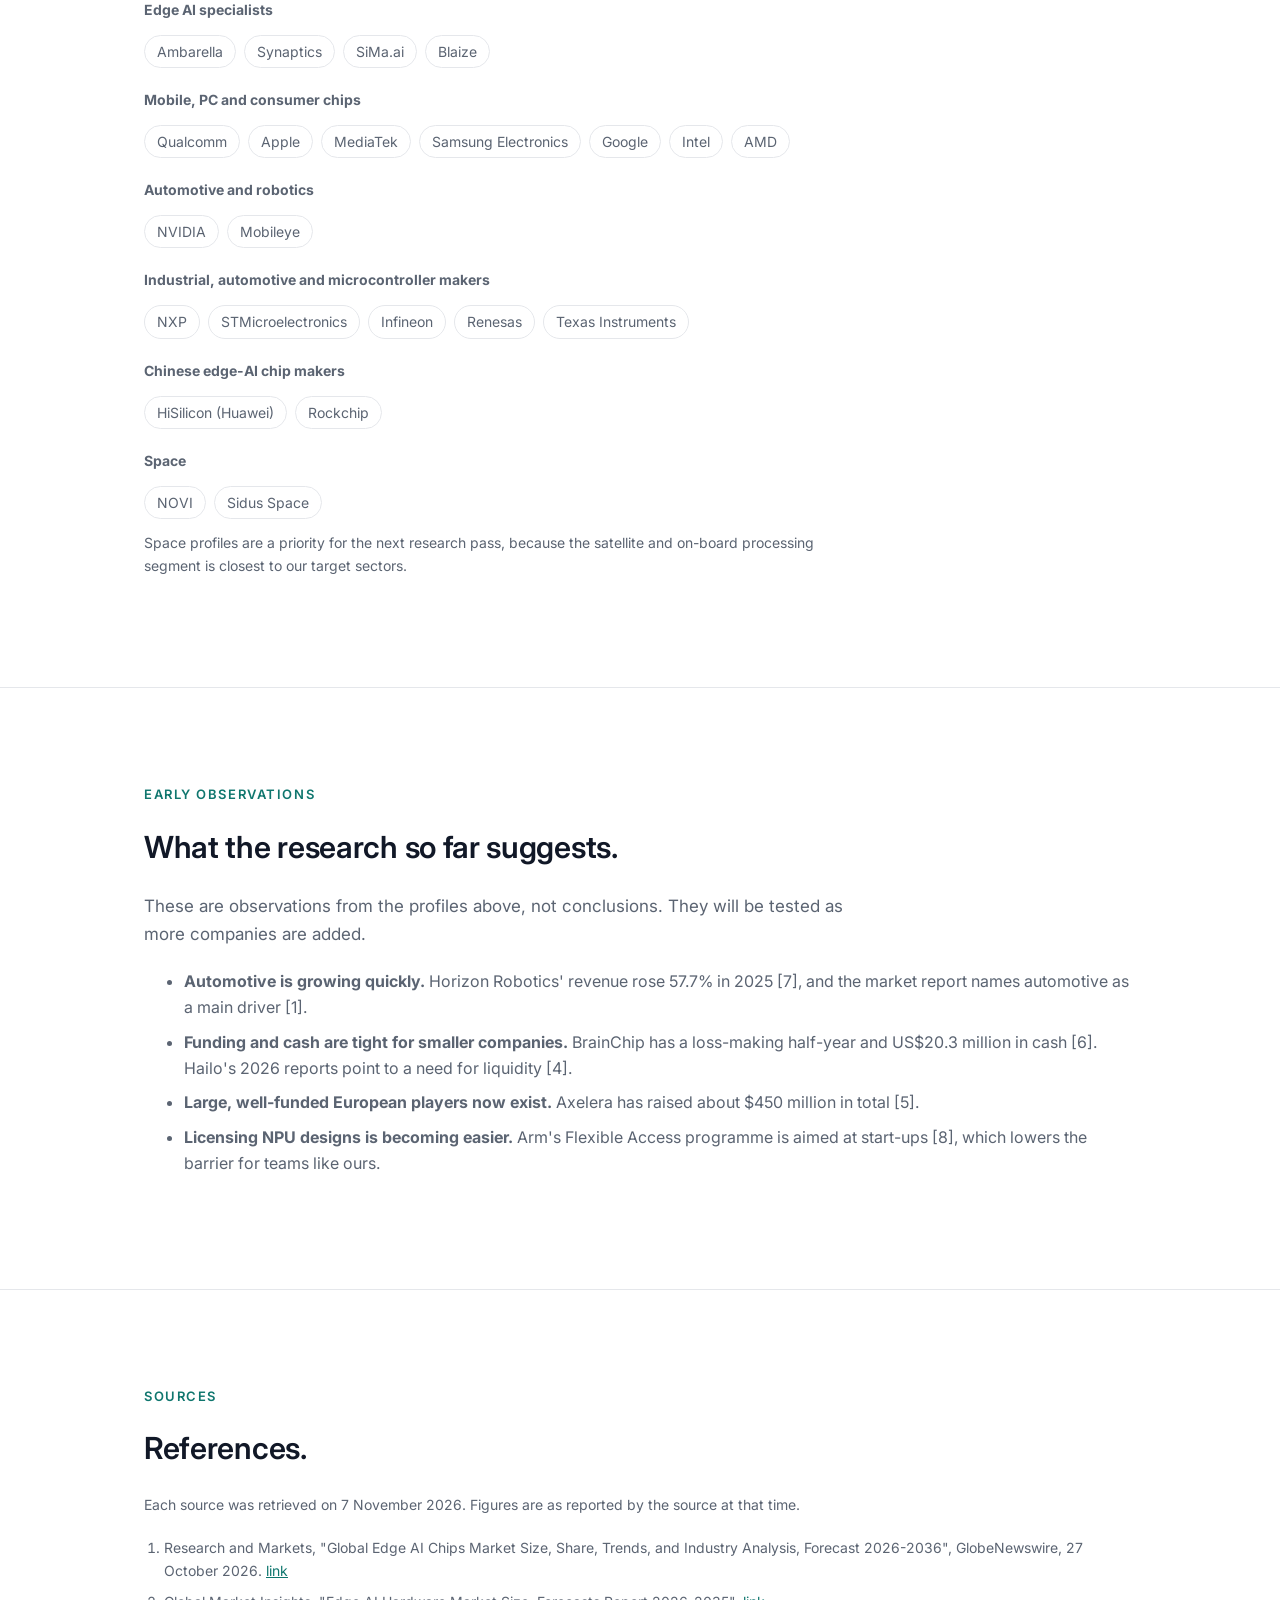
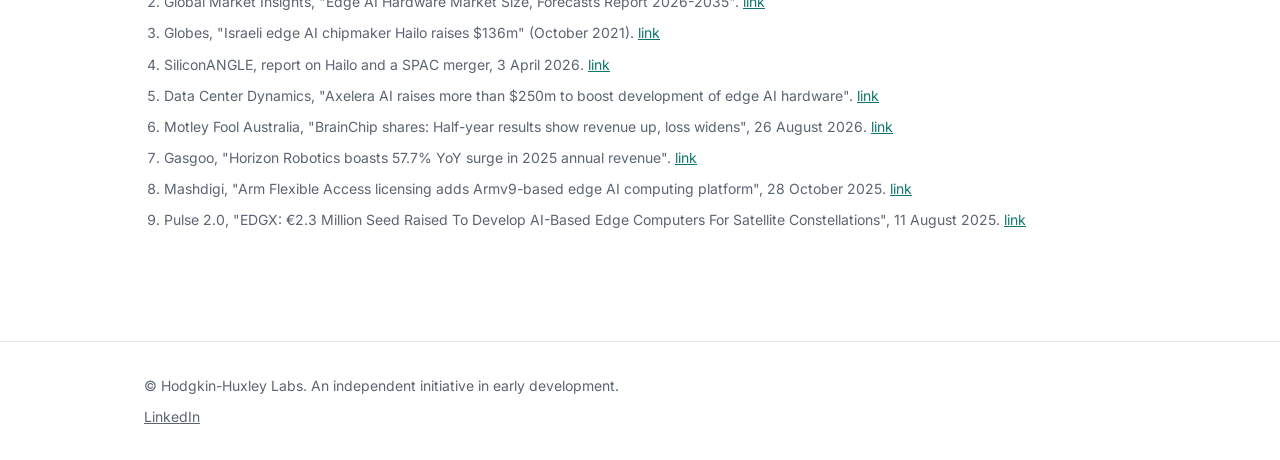
==== commit 2c6be4ea: "Add dark theme to market research page Follows the device setting by default, with a light/dark togg" ====
--- a/market-research.html
+++ b/market-research.html
@@ -9,6 +9,15 @@
   <link rel="preconnect" href="https://fonts.googleapis.com">
   <link rel="preconnect" href="https://fonts.gstatic.com" crossorigin>
   <link href="https://fonts.googleapis.com/css2?family=Inter:wght@400;500;600&display=swap" rel="stylesheet">
+  <script>
+    // Apply saved or device theme before first paint (avoids a flash)
+    (function () {
+      var saved = null;
+      try { saved = localStorage.getItem('hh-theme'); } catch (e) {}
+      var t = saved || (window.matchMedia && matchMedia('(prefers-color-scheme: dark)').matches ? 'dark' : 'light');
+      document.documentElement.setAttribute('data-theme', t);
+    })();
+  </script>
   <link rel="stylesheet" href="styles.css">
   <style>
     .co { border: 1px solid var(--rule); border-radius: 10px; padding: 28px; margin-top: 24px; }
@@ -67,6 +76,31 @@
       .chart-card.in .bar-fill { width: var(--w); }
     }
     @media (max-width: 640px) { .bar-row { grid-template-columns: 110px 1fr 80px; } }
+
+    /* ---- Theme ---- */
+    :root { --s1: #0f766e; --s2: #334155; }
+    [data-theme="dark"] {
+      --ink: #e5e7eb; --muted: #9ca3af; --accent: #2dd4bf; --bg: #0b1120; --rule: #1f2937;
+      --s1: #2dd4bf; --s2: #cbd5e1; color-scheme: dark;
+    }
+    [data-theme="dark"] header.site { background: rgba(11, 17, 32, 0.95); }
+    [data-theme="dark"] .brand img { background: #ffffff; border-radius: 8px; padding: 4px 8px; }
+    [data-theme="dark"] nav a.cta { color: #0b1120; }
+    [data-theme="dark"] .bar-track { background: #1f2937; }
+    [data-theme="dark"] .tag, [data-theme="dark"] .pill-list li { background: #111827; }
+    [data-theme="dark"] table.dom td.n { color: #374151; }
+    [data-theme="dark"] .bar-fill.alt { background: var(--s2); }
+    .bar-fill.alt { background: var(--s2); }
+    #growth-svg line { stroke: var(--rule); }
+    #growth-svg text { fill: var(--muted); }
+    #growth-svg text[font-weight="600"] { fill: var(--ink); }
+    #growth-svg path.line-path:nth-of-type(1) { stroke: var(--s1); }
+    #growth-svg path.line-path:nth-of-type(2) { stroke: var(--s2); }
+    #growth-svg circle { fill: var(--bg); }
+    #growth-svg circle:nth-of-type(-n+3) { stroke: var(--s1); }
+    #growth-svg circle:nth-of-type(n+4) { stroke: var(--s2); }
+    .theme-toggle { font: inherit; font-size: 14px; color: var(--muted); background: none; border: 1px solid var(--rule); border-radius: 6px; padding: 6px 12px; margin-left: 24px; cursor: pointer; }
+    .theme-toggle:hover { color: var(--ink); }
   </style>
 </head>
 <body>
@@ -84,6 +118,7 @@
         <a href="market-research.html" aria-current="page">Market research</a>
         <a href="roadmap.html">Roadmap</a>
         <a href="index.html#join" class="cta">Join us</a>
+        <button type="button" class="theme-toggle" id="theme-toggle" aria-label="Switch between light and dark mode">Dark</button>
       </nav>
     </div>
   </header>
@@ -235,8 +270,8 @@
           <p class="sub">Dots are reported figures. Lines are drawn from the reported growth rate (about 17.8% for Research and Markets, about 16% for Global Market Insights), so the curve passes close to, but not exactly through, each dot.</p>
           <div id="growth-svg"></div>
           <div class="legend">
-            <span style="--c:#0f766e">Research and Markets [1]</span>
-            <span style="--c:#334155">Global Market Insights [2]</span>
+            <span style="--c:var(--s1)">Research and Markets [1]</span>
+            <span style="--c:var(--s2)">Global Market Insights [2]</span>
           </div>
         </div>
 
@@ -434,6 +469,20 @@
 
   <script>
     (function () {
+      // Theme toggle
+      var toggle = document.getElementById('theme-toggle');
+      function syncToggle() {
+        var t = document.documentElement.getAttribute('data-theme');
+        toggle.textContent = t === 'dark' ? 'Light' : 'Dark';
+      }
+      syncToggle();
+      toggle.addEventListener('click', function () {
+        var next = document.documentElement.getAttribute('data-theme') === 'dark' ? 'light' : 'dark';
+        document.documentElement.setAttribute('data-theme', next);
+        try { localStorage.setItem('hh-theme', next); } catch (e) {}
+        syncToggle();
+      });
+
       // Animated counters
       function countUp(el) {
         var target = parseFloat(el.dataset.count), dec = parseInt(el.dataset.decimals || '0', 10);
